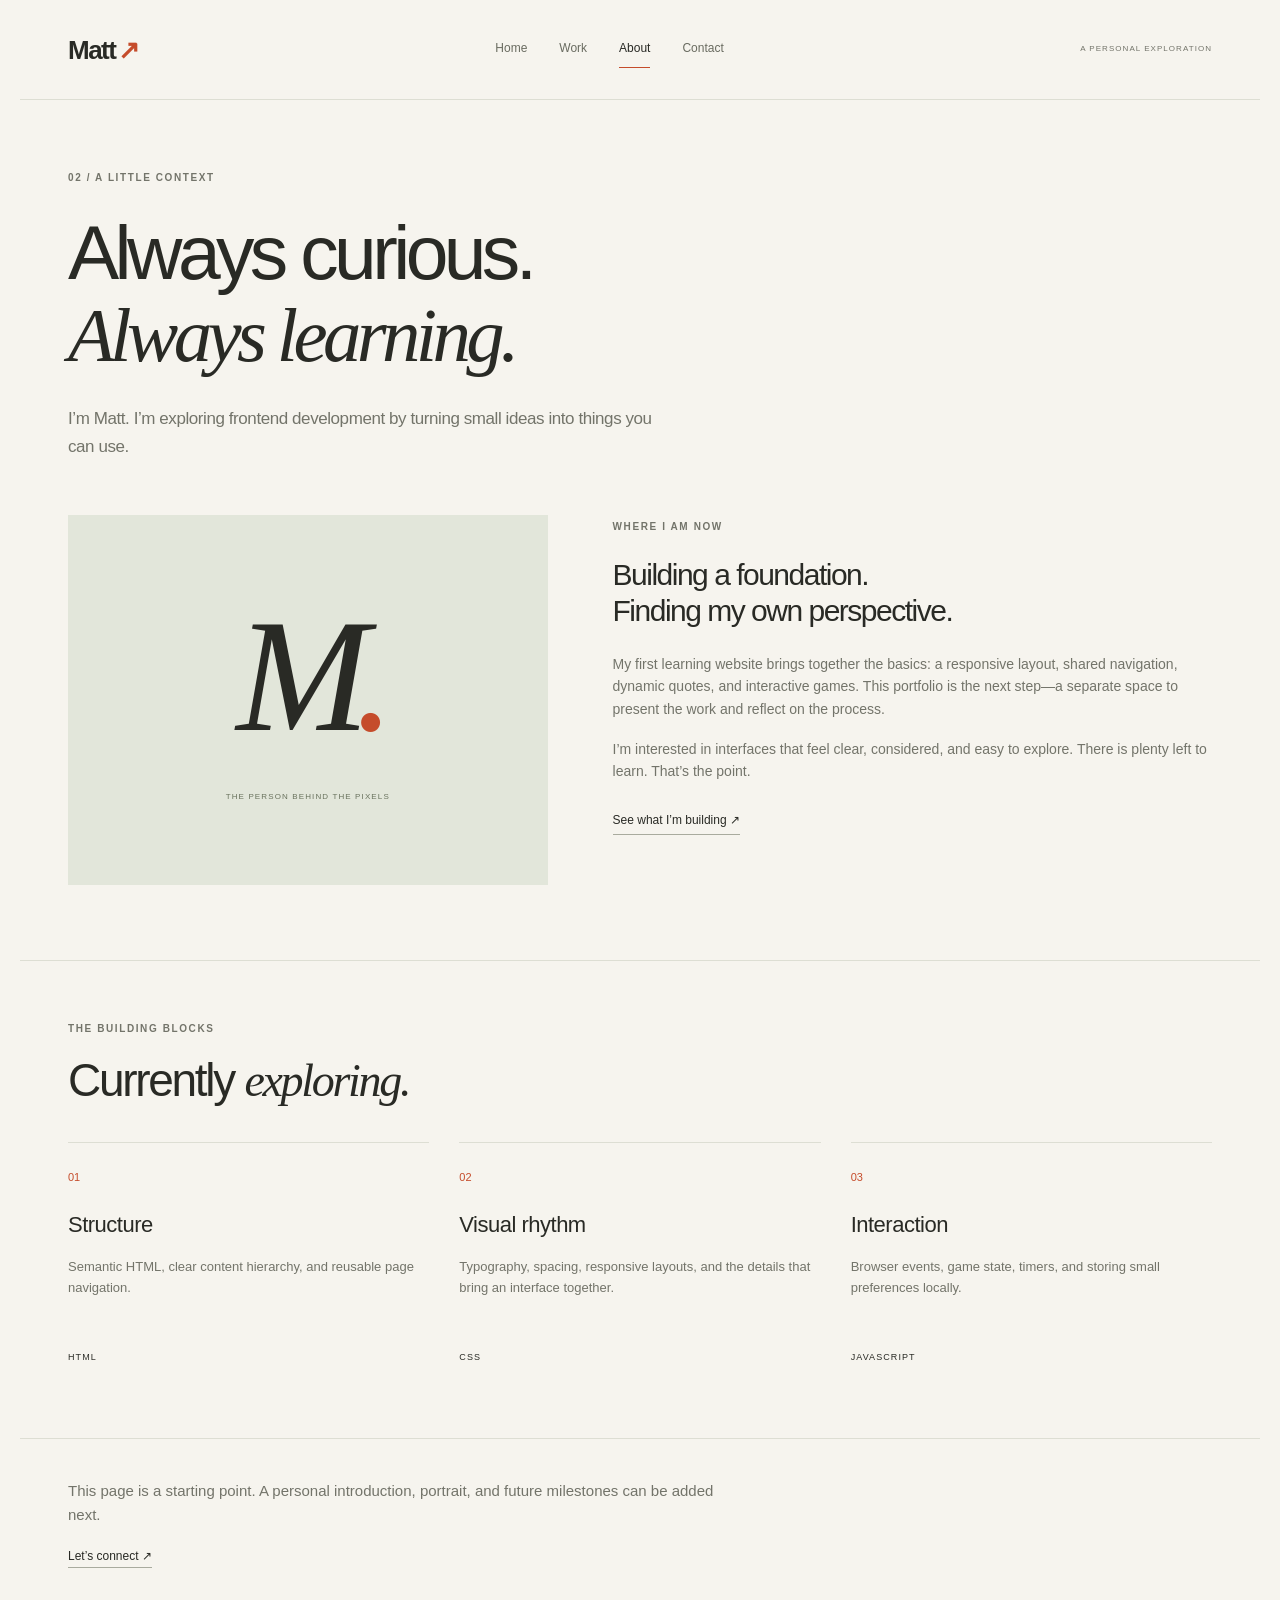
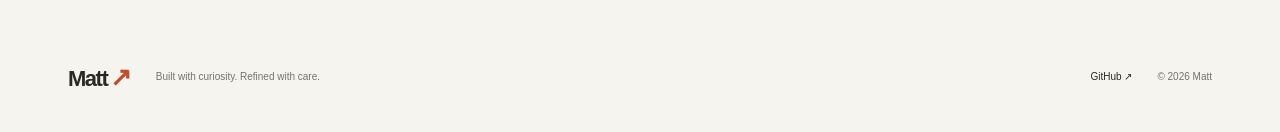
==== about.html @ 87868290 "Scaffold personal portfolio for review" ====
<!doctype html>
<html lang="en"><head><meta charset="utf-8"><meta name="viewport" content="width=device-width,initial-scale=1"><meta name="description" content="Matt's personal portfolio. A growing collection of frontend experiments and thoughtful digital work."><title>About — Matt / Portfolio</title><link rel="icon" href="assets/favicon.svg" type="image/svg+xml"><link rel="stylesheet" href="css/style.css"><script src="js/site.js" defer></script></head><body><a class="skip" href="#main">Skip to content</a><header id="header"></header><main id="main"><section class="wrap page-intro"><p class="eyebrow">02 / A LITTLE CONTEXT</p><h1>Always curious.<br><span class="serif">Always learning.</span></h1><p class="lead">I’m Matt. I’m exploring frontend development by turning small ideas into things you can use.</p></section><section class="wrap about-layout"><div class="monogram" aria-label="Matt monogram"><span>M<span class="orange">.</span></span><small>THE PERSON BEHIND THE PIXELS</small></div><div class="about-story"><p class="eyebrow">WHERE I AM NOW</p><h2>Building a foundation.<br>Finding my own perspective.</h2><p>My first learning website brings together the basics: a responsive layout, shared navigation, dynamic quotes, and interactive games. This portfolio is the next step—a separate space to present the work and reflect on the process.</p><p>I’m interested in interfaces that feel clear, considered, and easy to explore. There is plenty left to learn. That’s the point.</p><a class="quiet-link" href="work.html">See what I’m building ↗</a></div></section><section class="wrap skills-section"><div class="section-title"><div><p class="eyebrow">THE BUILDING BLOCKS</p><h2>Currently <span class="serif">exploring.</span></h2></div></div><div class="skills-grid"><article><span>01</span><h3>Structure</h3><p>Semantic HTML, clear content hierarchy, and reusable page navigation.</p><small>HTML</small></article><article><span>02</span><h3>Visual rhythm</h3><p>Typography, spacing, responsive layouts, and the details that bring an interface together.</p><small>CSS</small></article><article><span>03</span><h3>Interaction</h3><p>Browser events, game state, timers, and storing small preferences locally.</p><small>JAVASCRIPT</small></article></div></section><section class="wrap closing"><p>This page is a starting point. A personal introduction, portrait, and future milestones can be added next.</p><a class="quiet-link" href="contact.html">Let’s connect ↗</a></section></main><footer id="footer"></footer></body></html>
---- css/style.css ----
:root{--paper:#f6f4ee;--ink:#292a25;--muted:#73746a;--line:#ddded3;--accent:#c54c2b;--sage:#e2e6da}*{box-sizing:border-box;margin:0;padding:0}body{background:var(--paper);color:var(--ink);font-family:-apple-system,BlinkMacSystemFont,"Segoe UI",Arial,sans-serif;line-height:1.6;-webkit-font-smoothing:antialiased}a{color:inherit;text-decoration:none}button{font:inherit}a:focus-visible,button:focus-visible{outline:3px solid var(--accent);outline-offset:5px}a,button{-webkit-tap-highlight-color:transparent}.wrap{max-width:1240px;padding-left:48px;padding-right:48px;margin:auto}.serif{font-family:Georgia,"Times New Roman",serif;font-weight:400;font-style:italic}.eyebrow{font-size:10px;font-weight:600;letter-spacing:.16em;line-height:1.6}.dot{display:inline-block;width:7px;height:7px;border-radius:50%;background:var(--accent);margin-right:8px}.nav{min-height:100px;display:flex;align-items:center;justify-content:space-between;gap:30px;border-bottom:1px solid var(--line)}.logo{font-size:26px;letter-spacing:-1.5px;font-weight:700;line-height:1}.logo span{font-size:26px;color:var(--accent);margin-left:3px}.nav-links{display:flex;gap:32px}.nav-links a{font-size:12px;padding:8px 0;color:#696b60}.nav-links a[aria-current]{color:var(--ink);border-bottom:1px solid var(--accent)}.nav-note{font-size:8px;letter-spacing:.13em;color:var(--muted)}.hero{display:grid;grid-template-columns:1.05fr 1fr;gap:44px;padding-top:78px;padding-bottom:80px;align-items:center}.hero h1{font-size:clamp(60px,6vw,86px);letter-spacing:-.065em;line-height:1.04;font-weight:600;margin:28px 0}.hero h1 .serif{letter-spacing:-.065em}.lead{font-size:17px;color:var(--muted);letter-spacing:-.025em;max-width:600px}.hero-actions{display:flex;gap:24px;align-items:center;margin-top:36px;flex-wrap:wrap}.button{display:inline-flex;align-items:center;gap:30px;background:var(--ink);color:#fff;border-radius:4px;padding:14px 22px;font-size:12px;transition:background .2s,transform .2s}.button:hover{background:#494c3d;transform:translateY(-2px)}.quiet-link{font-size:12px;border-bottom:1px solid #a9ab9e;padding-bottom:4px}.quiet-link:hover{color:var(--accent);border-color:var(--accent)}.hero-art{position:relative;isolation:isolate;min-height:440px;background:var(--sage);border-radius:2px;overflow:hidden}.art-label{position:absolute;top:26px;left:26px;font-size:8px;letter-spacing:.14em;color:#6c7460}.orb{position:absolute;width:235px;height:235px;top:60px;right:12px;border-radius:50%;background:var(--accent)}.wireframe{position:absolute;left:38px;top:100px;width:78%;height:280px;transform:rotate(-7deg);background:#fbfaf5;border:1px solid #33382c;box-shadow:12px 16px 0 #2d332c12}.mock-toolbar{height:32px;border-bottom:1px solid #daddd0;display:flex;gap:5px;align-items:center;padding:0 12px}.mock-toolbar i{width:4px;height:4px;border-radius:50%;background:#aaa}.mock-toolbar span{font:8px monospace;margin-left:auto}.mock-content{padding:24px}.mock-kicker{font-size:7px;letter-spacing:.13em;color:#6d7464}.mock-title{font-size:34px;line-height:1.1;letter-spacing:-1.7px;margin:15px 0;font-weight:600}.mock-title span{color:var(--accent);margin-left:12px}.mock-line{height:3px;background:#cfd2c4;width:64%;margin-top:7px}.mock-line.short{width:45%}.mock-button{margin-top:17px;width:70px;height:20px;background:var(--ink)}.art-coordinate{position:absolute;bottom:22px;left:26px;font-size:7px;letter-spacing:.13em;color:#69705f}.floating-note{position:absolute;right:13px;bottom:37px;transform:rotate(7deg);font:italic 19px/1.15 Georgia,serif;color:#394331;background:#f1eedc;padding:14px 20px}.floating-note em{font-size:15px}.intro-strip{display:flex;justify-content:space-between;gap:20px;border-top:1px solid var(--line);border-bottom:1px solid var(--line);padding-top:20px;padding-bottom:20px;font-size:9px;letter-spacing:.15em;color:#727768}.intro-strip b{color:var(--accent);margin-left:40px}.selected{padding-top:85px;padding-bottom:85px}.section-title{display:flex;align-items:flex-end;justify-content:space-between;gap:24px;margin-bottom:36px}.section-title .eyebrow{margin-bottom:18px;color:var(--muted)}h2{font-size:46px;line-height:1.12;letter-spacing:-.05em;font-weight:500}.featured-project{display:grid;grid-template-columns:1.3fr 1fr;background:#eeeee5;min-height:375px}.project-visual{position:relative;background:#dce0d7;display:grid;place-items:center;padding:36px}.mini-browser{background:#fff;width:100%;max-width:430px;box-shadow:0 14px 24px #26301e15;transform:rotate(-2deg)}.mini-nav{font-size:11px;font-weight:700;padding:13px 17px;display:flex;justify-content:space-between}.mini-nav span{font-size:5px;font-weight:400}.mini-hero{background:linear-gradient(155deg,#121826,#3b4857 62%,#a39164);padding:26px 20px 42px;text-align:center;color:#fff;display:flex;flex-direction:column;align-items:center}.mini-hero small{font-size:5px;letter-spacing:.15em}.mini-hero strong{font-size:33px;line-height:1.05;letter-spacing:-1.5px;margin:14px 0}.mini-hero>span{font-size:7px;color:#ddd}.mini-hero b{font-size:6px;border-radius:20px;background:white;color:#222;padding:6px 10px;margin-top:14px}.visual-tag{position:absolute;bottom:15px;left:20px;font-size:8px;letter-spacing:.14em}.project-description{padding:45px 38px;display:flex;flex-direction:column;justify-content:center}.project-description>.eyebrow{font-size:8px;color:var(--muted)}h3{font-weight:500}.project-description h3{font-size:32px;line-height:1.1;letter-spacing:-1.5px;margin:25px 0 16px}.project-description p{font-size:13px;color:var(--muted)}.tags{display:flex;gap:7px;flex-wrap:wrap;margin:25px 0}.tags span{font-size:8px;border:1px solid #cdd0c3;border-radius:20px;padding:4px 10px}.project-arrow{font-size:11px;color:var(--accent)}.featured-project:hover .project-arrow{text-decoration:underline}.about-preview{display:grid;grid-template-columns:1fr 2fr;border-top:1px solid var(--line);padding-top:70px;padding-bottom:80px}.about-preview>.eyebrow{color:var(--muted)}.about-preview h2{font-size:53px}.about-preview p:not(.eyebrow){max-width:440px;font-size:15px;color:var(--muted);margin:26px 0}.contact-banner{padding-top:65px;padding-bottom:75px;background:var(--sage)}.contact-banner .eyebrow{color:#68725b}.contact-banner h2{margin:24px 0 30px;font-size:56px}.footer-inner{display:flex;gap:25px;align-items:center;min-height:110px;font-size:10px;color:var(--muted)}.footer-inner .logo{color:var(--ink);font-size:22px}.footer-inner p{margin-right:auto}.footer-inner>a:not(.logo){color:var(--ink)}.page-intro{padding-top:70px;padding-bottom:55px}.page-intro>.eyebrow{color:var(--muted);margin-bottom:25px}.page-intro h1{font-size:clamp(50px,6vw,78px);letter-spacing:-.06em;line-height:1.07;font-weight:500;margin-bottom:28px}.page-intro .button{margin-top:28px}.work-section{padding-bottom:60px}.filter-bar{display:flex;gap:10px;border-bottom:1px solid var(--line);padding-bottom:24px;margin-bottom:35px;flex-wrap:wrap}.filter-bar button{background:transparent;border:1px solid #d7dacd;font-size:11px;border-radius:30px;padding:10px 18px;cursor:pointer;color:#64695a}.filter-bar button[aria-pressed="true"]{background:var(--ink);border-color:var(--ink);color:#fff}.filter-bar span{font-size:8px;margin-left:12px}.work-grid{display:grid;grid-template-columns:1fr 1fr;gap:45px 25px}.work-card[hidden]{display:none}.work-cover{min-height:300px;display:flex;flex-direction:column;justify-content:space-between;padding:28px}.work-cover>.eyebrow{font-size:8px}.live-cover{background:#dce3dc;color:#344438}.live-cover strong{font-size:56px;letter-spacing:-3px;font-weight:600}.live-cover strong span{color:var(--accent)}.work-cover>span:last-child{font-size:8px;letter-spacing:.13em}.cover-cards{display:flex;gap:8px;margin:8px 0 24px}.cover-cards i{font-style:normal;display:grid;place-items:center;background:#344438;color:#e2e9db;width:46px;height:54px;border-radius:6px;font-size:22px}.planned-cover{background:#e8e2d7}.planned-cover strong{font-size:48px;line-height:1;letter-spacing:-2px;font-weight:500;margin:35px 0}.planned-cover em{font-family:Georgia,serif;font-weight:400}.colour-cover{background:#e4e4d9}.swatches{display:flex;gap:0;height:100px;margin:24px 0}.swatches i{width:25%;background:#5d6954}.swatches i:nth-child(2){background:#b5bea0}.swatches i:nth-child(3){background:#e4c8a8}.swatches i:nth-child(4){background:#c35e3e}.colour-cover strong{font-size:30px;font-weight:500;letter-spacing:-1px;margin-bottom:24px}.work-caption{display:flex;flex-wrap:wrap;justify-content:space-between;align-items:center;gap:12px;margin:20px 0 10px}.work-caption h2{font-size:22px;letter-spacing:-.035em}.work-caption span{font-size:8px;color:var(--muted);letter-spacing:.08em}.work-card>p{font-size:13px;color:var(--muted);max-width:450px}.closing{border-top:1px solid var(--line);padding-top:40px;padding-bottom:55px}.closing p{font-size:15px;color:var(--muted);max-width:650px;margin-bottom:15px}.about-layout{display:grid;grid-template-columns:1fr 1.25fr;gap:65px;padding-bottom:75px}.monogram{background:var(--sage);min-height:370px;display:flex;flex-direction:column;align-items:center;justify-content:center}.monogram>span{font:italic 160px/1 Georgia,serif;letter-spacing:-15px}.orange{color:var(--accent)}.monogram small{font-size:8px;letter-spacing:.14em;margin-top:35px;color:#69725d}.about-story .eyebrow{color:var(--muted);margin:4px 0 22px}.about-story h2{font-size:30px;margin-bottom:24px;line-height:1.2}.about-story>p:not(.eyebrow){font-size:14px;color:var(--muted);margin-bottom:18px}.about-story .quiet-link{display:inline-block;margin-top:10px}.skills-section{border-top:1px solid var(--line);padding-top:60px;padding-bottom:70px}.skills-grid{display:grid;grid-template-columns:repeat(3,1fr);gap:30px}.skills-grid article{border-top:1px solid var(--line);padding-top:20px}.skills-grid article>span{font-size:11px;color:var(--accent)}.skills-grid h3{font-size:22px;margin:18px 0 15px;letter-spacing:-.5px}.skills-grid p{font-size:13px;color:var(--muted);min-height:85px}.skills-grid small{font-size:9px;letter-spacing:.12em}.contact-options{display:grid;grid-template-columns:1fr 1fr;gap:25px;padding-bottom:30px}.contact-option{display:block;position:relative;background:var(--sage);padding:32px}.contact-option:nth-child(2){background:#eae4d8}.contact-option>.eyebrow{font-size:8px;color:var(--muted)}.contact-option strong{display:block;font-size:30px;letter-spacing:-1px;font-weight:500;margin:32px 25px 18px 0}.contact-option p{font-size:12px;color:var(--muted)}.contact-arrow{position:absolute;right:28px;top:80px;font-size:28px;color:var(--accent)}.contact-option:hover{outline:1px solid var(--accent);outline-offset:4px}.contact-note{display:flex;align-items:center;gap:8px;padding-top:25px;padding-bottom:80px}.contact-note p{font-size:11px;color:var(--muted)}.contact-note .dot{flex-shrink:0}.back-link{display:inline-block;margin-bottom:35px}.case-summary{display:grid;grid-template-columns:repeat(3,1fr);gap:20px;padding-bottom:40px}.case-summary .eyebrow{color:var(--muted);font-size:8px}.case-summary p{font-size:13px;margin-top:8px}.case-image{padding-top:30px;padding-bottom:55px}.case-image img{display:block;max-width:100%;width:100%;height:auto;border:1px solid var(--line)}.case-body{display:grid;grid-template-columns:1fr 1.5fr;gap:50px;padding-bottom:75px}.case-body .eyebrow{color:var(--muted);margin-bottom:20px}.case-body h2{font-size:36px}.case-body p,.case-body li{font-size:14px;color:var(--muted)}.case-body ul{padding-left:18px}.case-body h3{font-size:20px;margin:25px 0 15px}.case-body .quiet-link{display:inline-block;margin-top:25px}.skip{position:fixed;top:-100px;left:15px;padding:10px;background:#fff;z-index:20}.skip:focus{top:12px}.sr-only{position:absolute;width:1px;height:1px;overflow:hidden;clip-path:inset(50%)}
@media(min-width:1500px){.hero{padding-top:90px;padding-bottom:90px}.hero-art{min-height:470px}}
@media(max-width:900px){.wrap{padding-left:30px;padding-right:30px}.nav-note{display:none}.hero{gap:28px}.hero h1{font-size:63px}.hero-art{min-height:390px}.wireframe{left:22px;width:83%;top:82px;height:265px}.orb{width:190px;height:190px;top:45px}.mock-content{padding:20px}.mock-title{font-size:29px}.floating-note{font-size:16px;bottom:25px;right:10px}.art-coordinate{display:none}.hero-actions{gap:18px}.project-description{padding:30px}.project-description h3{font-size:27px}.about-layout{gap:35px}.footer-inner{flex-wrap:wrap;padding-top:28px;padding-bottom:28px}}
@media(max-width:650px){.wrap{padding-left:22px;padding-right:22px}.nav{min-height:78px;gap:20px}.logo{font-size:24px}.nav-links{gap:19px}.nav-links a{font-size:11px}.hero{grid-template-columns:1fr;padding-top:48px;padding-bottom:42px;gap:45px}.hero h1{font-size:65px}.lead{font-size:16px}.hero-art{min-height:385px}.wireframe{top:83px;left:30px;width:78%;height:265px}.orb{width:200px;height:200px;right:16px;top:48px}.mock-title{font-size:34px}.floating-note{right:15px;bottom:25px;font-size:18px}.intro-strip{font-size:7px;gap:10px;letter-spacing:.08em}.intro-strip b{margin-left:4px}.selected{padding-top:55px;padding-bottom:55px}.section-title{align-items:flex-start}.section-title>.quiet-link{margin-top:7px;font-size:10px}h2{font-size:36px}.featured-project{grid-template-columns:1fr}.project-visual{padding:38px 24px 45px;min-height:330px}.project-description{padding:30px 25px}.project-description h3{font-size:30px}.project-description>.eyebrow{font-size:8px}.about-preview{grid-template-columns:1fr;gap:28px;padding-top:45px;padding-bottom:55px}.about-preview h2{font-size:43px}.contact-banner{padding-top:45px;padding-bottom:50px}.contact-banner h2{font-size:43px}.footer-inner{gap:18px}.footer-inner p{width:calc(100% - 85px);margin-right:0;font-size:9px}.footer-inner>span{margin-left:auto}.page-intro{padding-top:48px;padding-bottom:40px}.page-intro h1{font-size:54px}.work-grid{grid-template-columns:1fr;gap:38px}.work-cover{min-height:300px}.work-section{padding-bottom:45px}.about-layout{grid-template-columns:1fr;gap:35px;padding-bottom:45px}.monogram{min-height:320px}.skills-grid{grid-template-columns:1fr;gap:28px}.skills-grid p{min-height:0;margin-bottom:20px}.skills-section{padding-top:45px;padding-bottom:45px}.skills-section h2{font-size:34px}.contact-options{grid-template-columns:1fr;gap:16px}.contact-option{padding:28px}.contact-option strong{font-size:28px}.contact-note{padding-bottom:55px}.case-summary{grid-template-columns:1fr;gap:20px}.case-image{padding-top:0;padding-bottom:35px}.case-body{grid-template-columns:1fr;gap:30px}.desktop{display:none}}
@media(prefers-reduced-motion:reduce){*,*::before,*::after{transition:none!important;scroll-behavior:auto!important}}
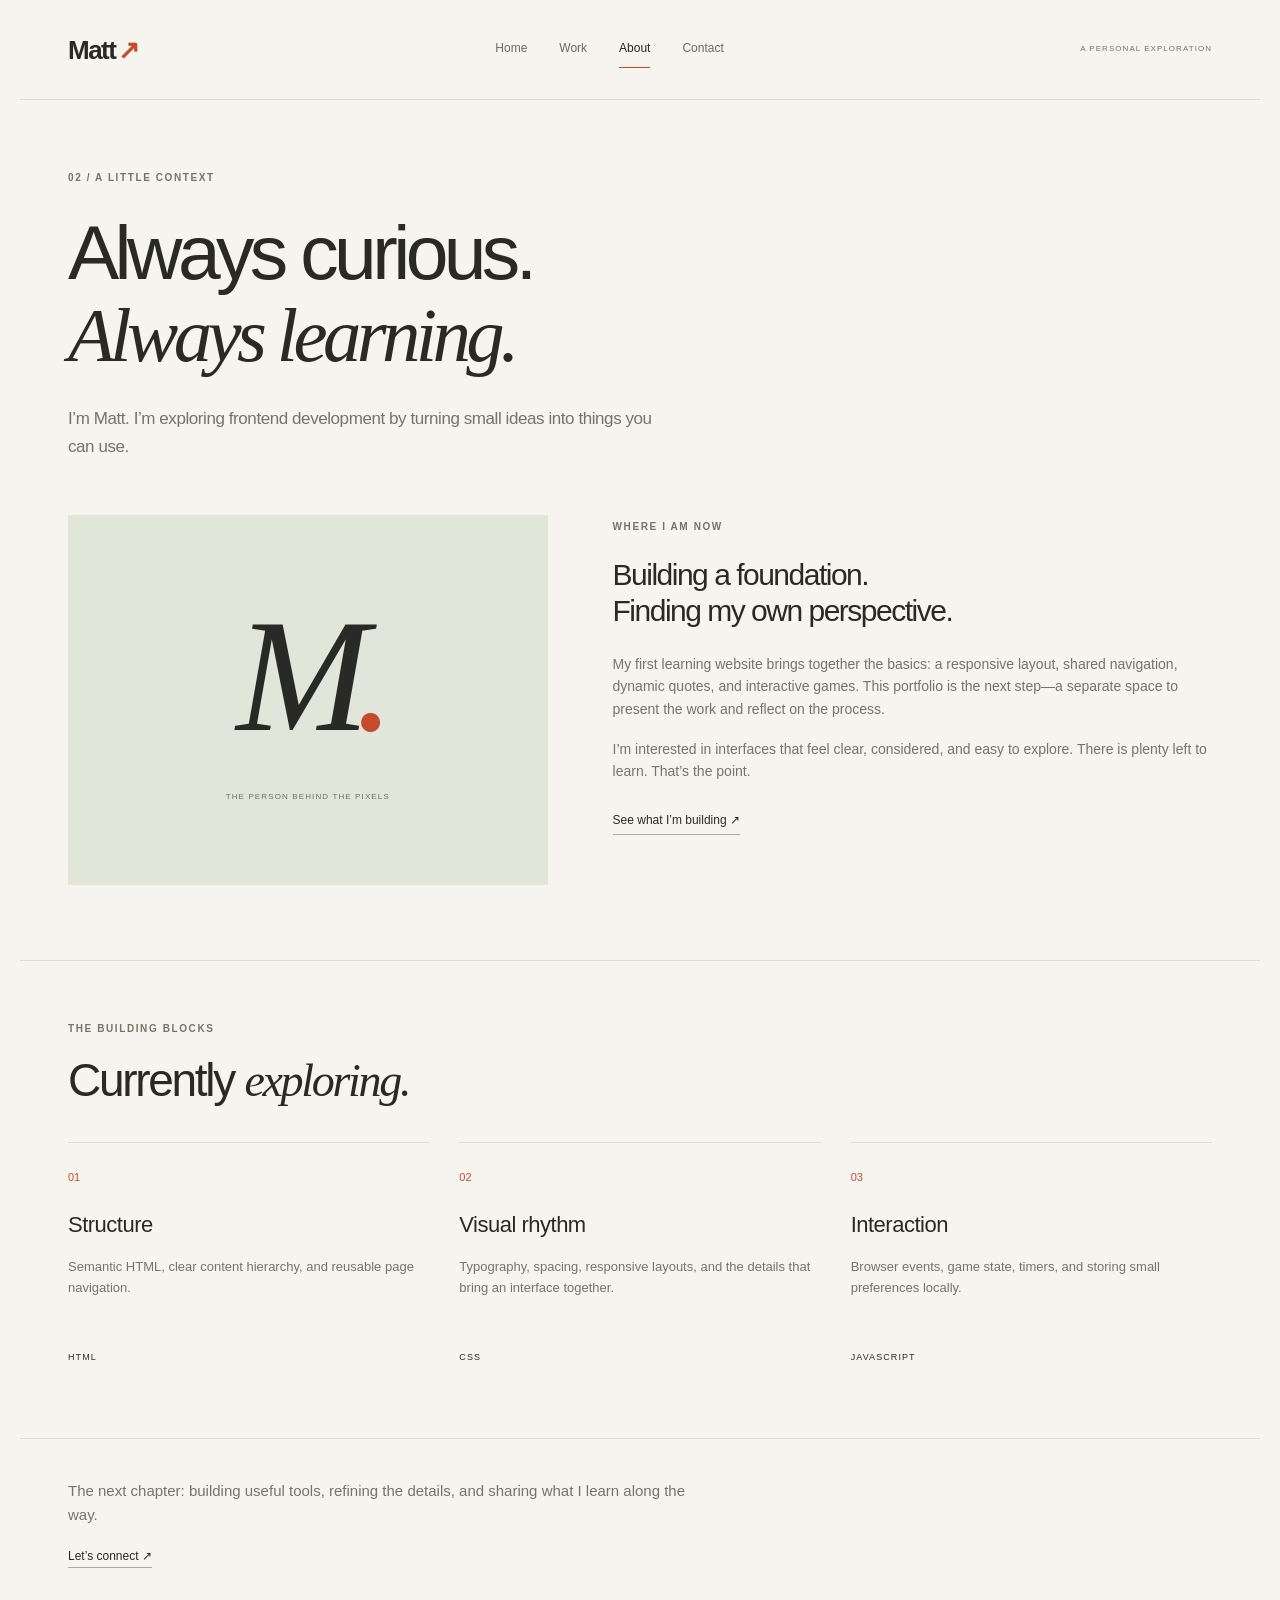
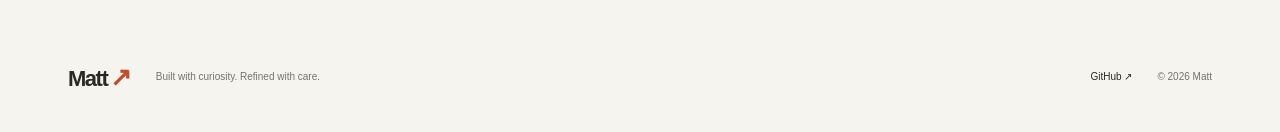
==== commit 8834c2c0: "Complete interactive tools and prepare assignment identity assets" ====
--- a/about.html
+++ b/about.html
@@ -1,2 +1,2 @@
 <!doctype html>
-<html lang="en"><head><meta charset="utf-8"><meta name="viewport" content="width=device-width,initial-scale=1"><meta name="description" content="Matt's personal portfolio. A growing collection of frontend experiments and thoughtful digital work."><title>About — Matt / Portfolio</title><link rel="icon" href="assets/favicon.svg" type="image/svg+xml"><link rel="stylesheet" href="css/style.css"><script src="js/site.js" defer></script></head><body><a class="skip" href="#main">Skip to content</a><header id="header"></header><main id="main"><section class="wrap page-intro"><p class="eyebrow">02 / A LITTLE CONTEXT</p><h1>Always curious.<br><span class="serif">Always learning.</span></h1><p class="lead">I’m Matt. I’m exploring frontend development by turning small ideas into things you can use.</p></section><section class="wrap about-layout"><div class="monogram" aria-label="Matt monogram"><span>M<span class="orange">.</span></span><small>THE PERSON BEHIND THE PIXELS</small></div><div class="about-story"><p class="eyebrow">WHERE I AM NOW</p><h2>Building a foundation.<br>Finding my own perspective.</h2><p>My first learning website brings together the basics: a responsive layout, shared navigation, dynamic quotes, and interactive games. This portfolio is the next step—a separate space to present the work and reflect on the process.</p><p>I’m interested in interfaces that feel clear, considered, and easy to explore. There is plenty left to learn. That’s the point.</p><a class="quiet-link" href="work.html">See what I’m building ↗</a></div></section><section class="wrap skills-section"><div class="section-title"><div><p class="eyebrow">THE BUILDING BLOCKS</p><h2>Currently <span class="serif">exploring.</span></h2></div></div><div class="skills-grid"><article><span>01</span><h3>Structure</h3><p>Semantic HTML, clear content hierarchy, and reusable page navigation.</p><small>HTML</small></article><article><span>02</span><h3>Visual rhythm</h3><p>Typography, spacing, responsive layouts, and the details that bring an interface together.</p><small>CSS</small></article><article><span>03</span><h3>Interaction</h3><p>Browser events, game state, timers, and storing small preferences locally.</p><small>JAVASCRIPT</small></article></div></section><section class="wrap closing"><p>This page is a starting point. A personal introduction, portrait, and future milestones can be added next.</p><a class="quiet-link" href="contact.html">Let’s connect ↗</a></section></main><footer id="footer"></footer></body></html>+<html lang="en"><head><meta charset="utf-8"><meta name="viewport" content="width=device-width,initial-scale=1"><meta name="description" content="Matt's personal portfolio. A growing collection of frontend experiments and thoughtful digital work."><title>About — Matt / Portfolio</title><link rel="icon" href="assets/favicon.svg" type="image/svg+xml"><link rel="stylesheet" href="css/style.css"><script src="js/site.js" defer></script><link rel="icon" href="favicon-32.png" sizes="32x32" type="image/png"><link rel="apple-touch-icon" href="apple-touch-icon.png"><meta property="og:title" content="Matt / Personal Portfolio"><meta property="og:description" content="CURIOSITY. MADE VISIBLE."><meta property="og:type" content="website"><meta property="og:url" content="https://matt-061224.github.io/my-portfolio/about.html"><meta property="og:image" content="https://matt-061224.github.io/my-portfolio/submission/cover.jpg"><meta property="og:image:width" content="1200"><meta property="og:image:height" content="630"><meta name="twitter:card" content="summary_large_image"></head><body><a class="skip" href="#main">Skip to content</a><header id="header"></header><main id="main"><section class="wrap page-intro"><p class="eyebrow">02 / A LITTLE CONTEXT</p><h1>Always curious.<br><span class="serif">Always learning.</span></h1><p class="lead">I’m Matt. I’m exploring frontend development by turning small ideas into things you can use.</p></section><section class="wrap about-layout"><div class="monogram" aria-label="Matt monogram"><span>M<span class="orange">.</span></span><small>THE PERSON BEHIND THE PIXELS</small></div><div class="about-story"><p class="eyebrow">WHERE I AM NOW</p><h2>Building a foundation.<br>Finding my own perspective.</h2><p>My first learning website brings together the basics: a responsive layout, shared navigation, dynamic quotes, and interactive games. This portfolio is the next step—a separate space to present the work and reflect on the process.</p><p>I’m interested in interfaces that feel clear, considered, and easy to explore. There is plenty left to learn. That’s the point.</p><a class="quiet-link" href="work.html">See what I’m building ↗</a></div></section><section class="wrap skills-section"><div class="section-title"><div><p class="eyebrow">THE BUILDING BLOCKS</p><h2>Currently <span class="serif">exploring.</span></h2></div></div><div class="skills-grid"><article><span>01</span><h3>Structure</h3><p>Semantic HTML, clear content hierarchy, and reusable page navigation.</p><small>HTML</small></article><article><span>02</span><h3>Visual rhythm</h3><p>Typography, spacing, responsive layouts, and the details that bring an interface together.</p><small>CSS</small></article><article><span>03</span><h3>Interaction</h3><p>Browser events, game state, timers, and storing small preferences locally.</p><small>JAVASCRIPT</small></article></div></section><section class="wrap closing"><p>The next chapter: building useful tools, refining the details, and sharing what I learn along the way.</p><a class="quiet-link" href="contact.html">Let’s connect ↗</a></section></main><footer id="footer"></footer></body></html>
--- a/css/style.css
+++ b/css/style.css
@@ -4,3 +4,5 @@
 @media(max-width:900px){.wrap{padding-left:30px;padding-right:30px}.nav-note{display:none}.hero{gap:28px}.hero h1{font-size:63px}.hero-art{min-height:390px}.wireframe{left:22px;width:83%;top:82px;height:265px}.orb{width:190px;height:190px;top:45px}.mock-content{padding:20px}.mock-title{font-size:29px}.floating-note{font-size:16px;bottom:25px;right:10px}.art-coordinate{display:none}.hero-actions{gap:18px}.project-description{padding:30px}.project-description h3{font-size:27px}.about-layout{gap:35px}.footer-inner{flex-wrap:wrap;padding-top:28px;padding-bottom:28px}}
 @media(max-width:650px){.wrap{padding-left:22px;padding-right:22px}.nav{min-height:78px;gap:20px}.logo{font-size:24px}.nav-links{gap:19px}.nav-links a{font-size:11px}.hero{grid-template-columns:1fr;padding-top:48px;padding-bottom:42px;gap:45px}.hero h1{font-size:65px}.lead{font-size:16px}.hero-art{min-height:385px}.wireframe{top:83px;left:30px;width:78%;height:265px}.orb{width:200px;height:200px;right:16px;top:48px}.mock-title{font-size:34px}.floating-note{right:15px;bottom:25px;font-size:18px}.intro-strip{font-size:7px;gap:10px;letter-spacing:.08em}.intro-strip b{margin-left:4px}.selected{padding-top:55px;padding-bottom:55px}.section-title{align-items:flex-start}.section-title>.quiet-link{margin-top:7px;font-size:10px}h2{font-size:36px}.featured-project{grid-template-columns:1fr}.project-visual{padding:38px 24px 45px;min-height:330px}.project-description{padding:30px 25px}.project-description h3{font-size:30px}.project-description>.eyebrow{font-size:8px}.about-preview{grid-template-columns:1fr;gap:28px;padding-top:45px;padding-bottom:55px}.about-preview h2{font-size:43px}.contact-banner{padding-top:45px;padding-bottom:50px}.contact-banner h2{font-size:43px}.footer-inner{gap:18px}.footer-inner p{width:calc(100% - 85px);margin-right:0;font-size:9px}.footer-inner>span{margin-left:auto}.page-intro{padding-top:48px;padding-bottom:40px}.page-intro h1{font-size:54px}.work-grid{grid-template-columns:1fr;gap:38px}.work-cover{min-height:300px}.work-section{padding-bottom:45px}.about-layout{grid-template-columns:1fr;gap:35px;padding-bottom:45px}.monogram{min-height:320px}.skills-grid{grid-template-columns:1fr;gap:28px}.skills-grid p{min-height:0;margin-bottom:20px}.skills-section{padding-top:45px;padding-bottom:45px}.skills-section h2{font-size:34px}.contact-options{grid-template-columns:1fr;gap:16px}.contact-option{padding:28px}.contact-option strong{font-size:28px}.contact-note{padding-bottom:55px}.case-summary{grid-template-columns:1fr;gap:20px}.case-image{padding-top:0;padding-bottom:35px}.case-body{grid-template-columns:1fr;gap:30px}.desktop{display:none}}
 @media(prefers-reduced-motion:reduce){*,*::before,*::after{transition:none!important;scroll-behavior:auto!important}}
+
+.tools-grid{display:grid;grid-template-columns:1fr 1fr;gap:25px;padding-bottom:65px}.tool-panel{background:var(--sage);padding:32px;scroll-margin-top:25px}.tool-panel>.eyebrow{color:var(--muted);font-size:9px;margin-bottom:24px}.tool-panel h2{font-size:32px;margin-bottom:18px}.tool-panel>p:not(.eyebrow){font-size:13px;color:var(--muted)}.timer-modes{display:flex;flex-wrap:wrap;gap:8px;margin:25px 0}.timer-modes button,.outline-button{background:transparent;border:1px solid #adb5a0;border-radius:4px;padding:9px 12px;font-size:11px;cursor:pointer}.timer-modes button[aria-pressed="true"]{background:var(--ink);color:white}.timer-face{font-size:80px;letter-spacing:-5px;font-variant-numeric:tabular-nums;padding:10px 0 30px}.tool-actions{display:flex;gap:12px}.tool-panel .button{cursor:pointer;border:0}.tool-status{min-height:42px;margin-top:24px!important;font-size:12px!important}.palette-panel{background:#eae4d8}.palette{display:grid;grid-template-columns:repeat(4,1fr);height:222px;margin:28px 0}.palette button{border:0;cursor:pointer;display:flex;align-items:flex-end;justify-content:center;padding:12px 4px}.palette button span{font-size:10px;background:#fdfbf2;padding:6px 4px;user-select:all;color:#292a25}.palette button:hover{outline:2px solid var(--ink);outline-offset:-2px}@media(max-width:800px){.tools-grid{grid-template-columns:1fr}.tool-panel{padding:25px}.timer-face{font-size:75px}.palette button span{font-size:9px}}
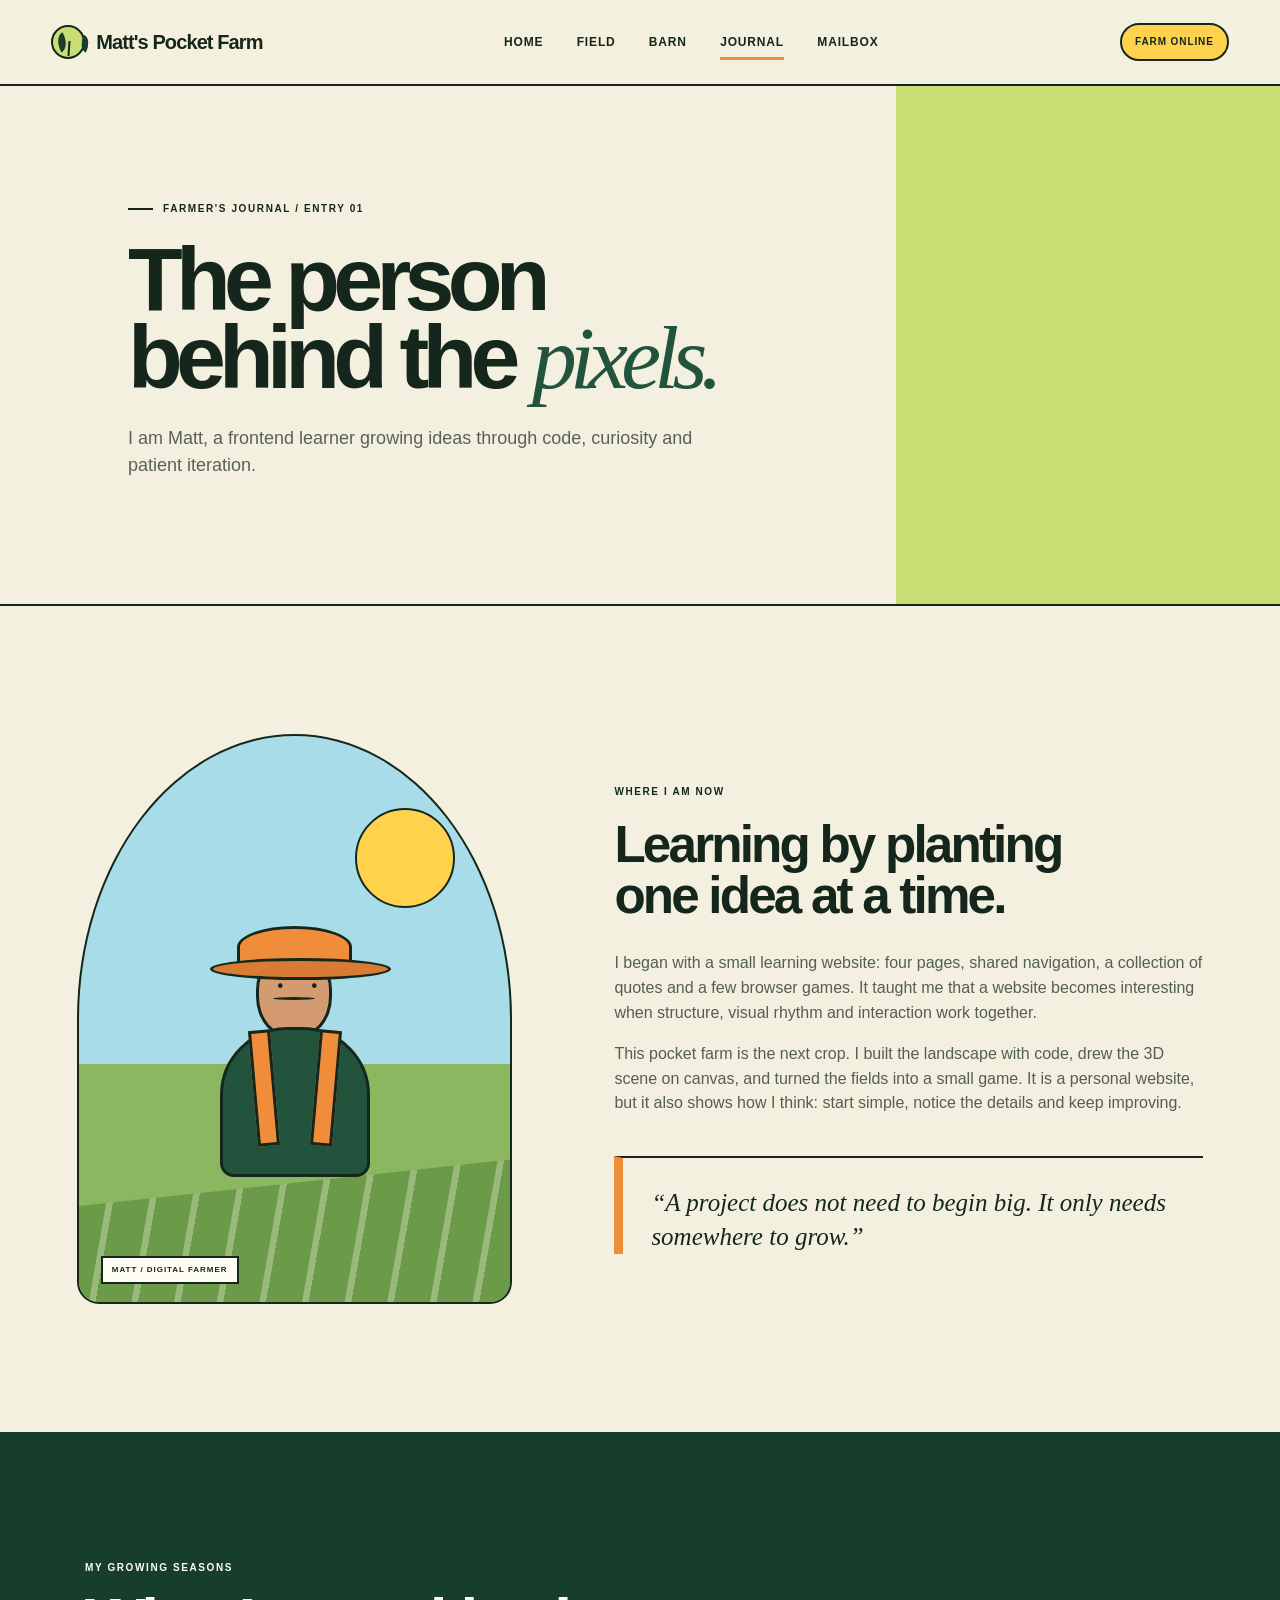
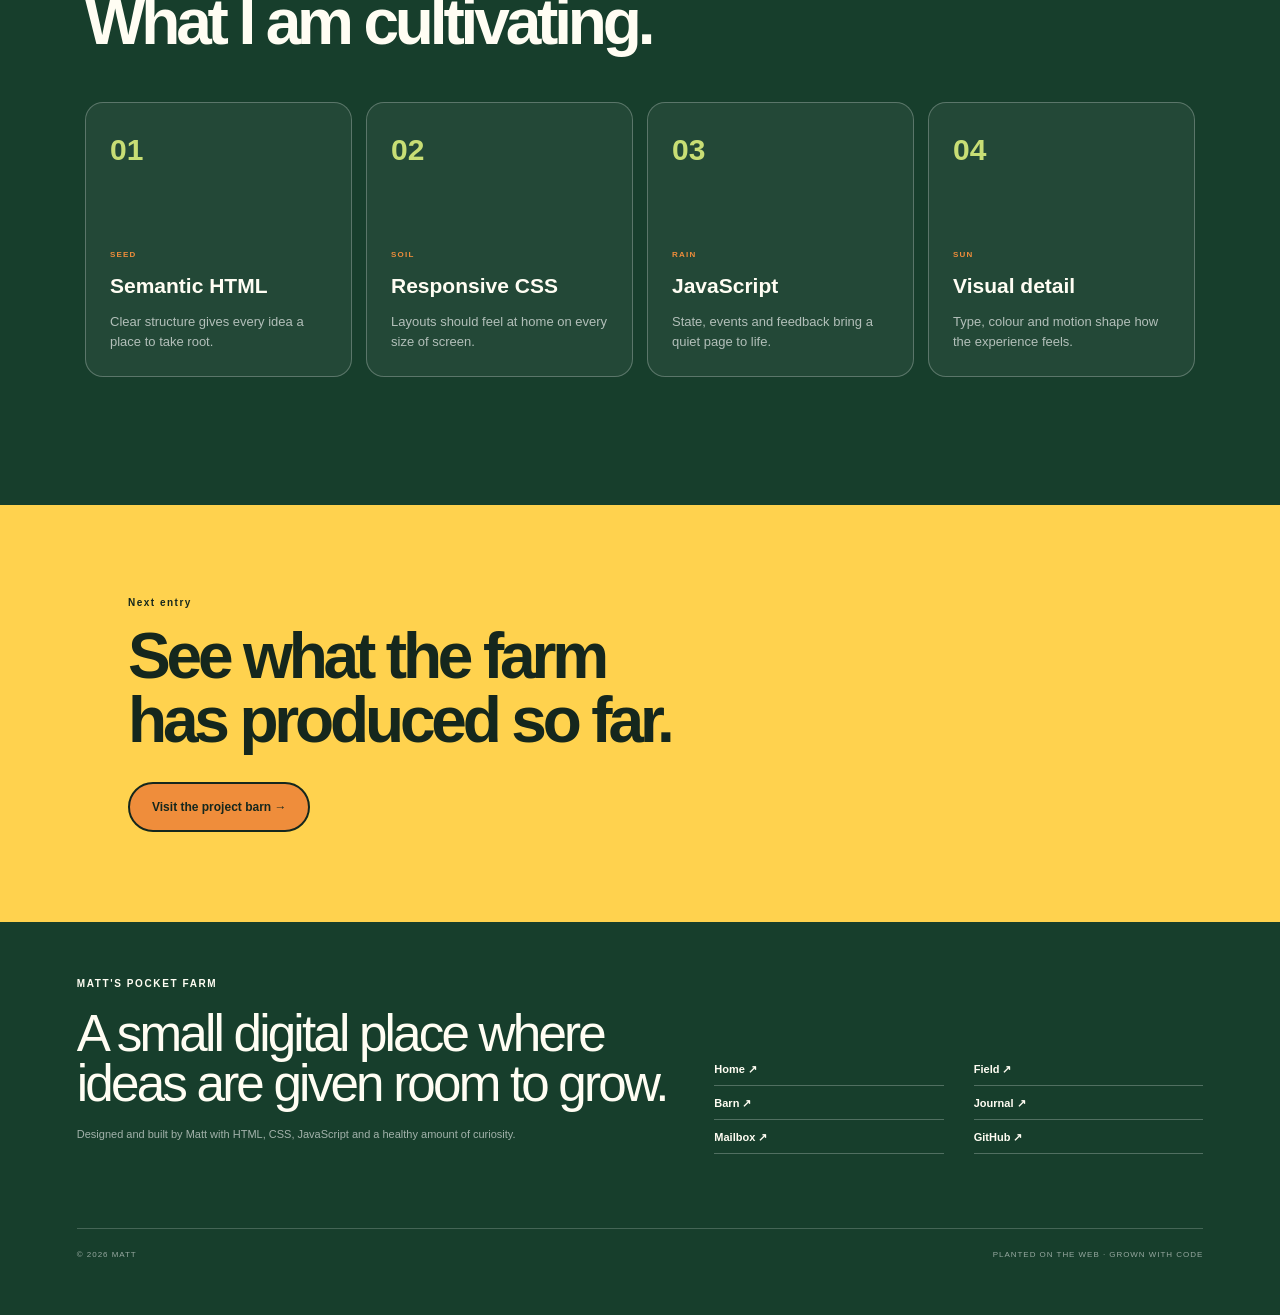
==== commit 8779fd79: "Rebuild personal site as interactive 3D pocket farm" ====
--- a/about.html
+++ b/about.html
@@ -1,2 +1,11 @@
 <!doctype html>
-<html lang="en"><head><meta charset="utf-8"><meta name="viewport" content="width=device-width,initial-scale=1"><meta name="description" content="Matt's personal portfolio. A growing collection of frontend experiments and thoughtful digital work."><title>About — Matt / Portfolio</title><link rel="icon" href="assets/favicon.svg" type="image/svg+xml"><link rel="stylesheet" href="css/style.css"><script src="js/site.js" defer></script><link rel="icon" href="favicon-32.png" sizes="32x32" type="image/png"><link rel="apple-touch-icon" href="apple-touch-icon.png"><meta property="og:title" content="Matt / Personal Portfolio"><meta property="og:description" content="CURIOSITY. MADE VISIBLE."><meta property="og:type" content="website"><meta property="og:url" content="https://matt-061224.github.io/my-portfolio/about.html"><meta property="og:image" content="https://matt-061224.github.io/my-portfolio/submission/cover.jpg"><meta property="og:image:width" content="1200"><meta property="og:image:height" content="630"><meta name="twitter:card" content="summary_large_image"></head><body><a class="skip" href="#main">Skip to content</a><header id="header"></header><main id="main"><section class="wrap page-intro"><p class="eyebrow">02 / A LITTLE CONTEXT</p><h1>Always curious.<br><span class="serif">Always learning.</span></h1><p class="lead">I’m Matt. I’m exploring frontend development by turning small ideas into things you can use.</p></section><section class="wrap about-layout"><div class="monogram" aria-label="Matt monogram"><span>M<span class="orange">.</span></span><small>THE PERSON BEHIND THE PIXELS</small></div><div class="about-story"><p class="eyebrow">WHERE I AM NOW</p><h2>Building a foundation.<br>Finding my own perspective.</h2><p>My first learning website brings together the basics: a responsive layout, shared navigation, dynamic quotes, and interactive games. This portfolio is the next step—a separate space to present the work and reflect on the process.</p><p>I’m interested in interfaces that feel clear, considered, and easy to explore. There is plenty left to learn. That’s the point.</p><a class="quiet-link" href="work.html">See what I’m building ↗</a></div></section><section class="wrap skills-section"><div class="section-title"><div><p class="eyebrow">THE BUILDING BLOCKS</p><h2>Currently <span class="serif">exploring.</span></h2></div></div><div class="skills-grid"><article><span>01</span><h3>Structure</h3><p>Semantic HTML, clear content hierarchy, and reusable page navigation.</p><small>HTML</small></article><article><span>02</span><h3>Visual rhythm</h3><p>Typography, spacing, responsive layouts, and the details that bring an interface together.</p><small>CSS</small></article><article><span>03</span><h3>Interaction</h3><p>Browser events, game state, timers, and storing small preferences locally.</p><small>JAVASCRIPT</small></article></div></section><section class="wrap closing"><p>The next chapter: building useful tools, refining the details, and sharing what I learn along the way.</p><a class="quiet-link" href="contact.html">Let’s connect ↗</a></section></main><footer id="footer"></footer></body></html>+<html lang="en"><head><meta charset="utf-8"><meta name="viewport" content="width=device-width,initial-scale=1"><meta name="description" content="The farmer's journal: meet Matt and follow his frontend learning journey."><title>Farmer's Journal — Matt's Pocket Farm</title><link rel="icon" href="favicon-32.png" sizes="32x32"><link rel="apple-touch-icon" href="apple-touch-icon.png"><link rel="stylesheet" href="css/style.css"><meta property="og:title" content="Matt's Pocket Farm"><meta property="og:image" content="https://matt-061224.github.io/my-portfolio/submission/cover.jpg"><script src="js/site.js" defer></script></head>
+<body><a class="skip-link" href="#main">Skip to the journal</a><header id="site-header"></header><main id="main">
+  <section class="page-hero journal-hero"><p class="kicker"><span></span> FARMER'S JOURNAL / ENTRY 01</p><h1>The person<br>behind the <em>pixels.</em></h1><p>I am Matt, a frontend learner growing ideas through code, curiosity and patient iteration.</p></section>
+  <section class="section journal-grid">
+    <div class="portrait-field" aria-label="A stylised field portrait of Matt"><div class="sun-disc"></div><div class="portrait-person"><span class="hat"></span><span class="head"></span><span class="body"></span></div><span class="portrait-label">MATT / DIGITAL FARMER</span></div>
+    <article class="journal-entry"><p class="section-number">WHERE I AM NOW</p><h2>Learning by planting<br>one idea at a time.</h2><p>I began with a small learning website: four pages, shared navigation, a collection of quotes and a few browser games. It taught me that a website becomes interesting when structure, visual rhythm and interaction work together.</p><p>This pocket farm is the next crop. I built the landscape with code, drew the 3D scene on canvas, and turned the fields into a small game. It is a personal website, but it also shows how I think: start simple, notice the details and keep improving.</p><blockquote>“A project does not need to begin big. It only needs somewhere to grow.”</blockquote></article>
+  </section>
+  <section class="section seasons"><div class="section-heading"><div><p class="section-number">MY GROWING SEASONS</p><h2>What I am cultivating.</h2></div></div><div class="season-cards"><article><b>01</b><span>SEED</span><h3>Semantic HTML</h3><p>Clear structure gives every idea a place to take root.</p></article><article><b>02</b><span>SOIL</span><h3>Responsive CSS</h3><p>Layouts should feel at home on every size of screen.</p></article><article><b>03</b><span>RAIN</span><h3>JavaScript</h3><p>State, events and feedback bring a quiet page to life.</p></article><article><b>04</b><span>SUN</span><h3>Visual detail</h3><p>Type, colour and motion shape how the experience feels.</p></article></div></section>
+  <section class="note-cta"><p>Next entry</p><h2>See what the farm<br>has produced so far.</h2><a class="btn btn-primary" href="work.html">Visit the project barn →</a></section>
+</main><footer id="site-footer"></footer></body></html>
--- a/css/style.css
+++ b/css/style.css
@@ -1,8 +1,401 @@
-
-:root{--paper:#f6f4ee;--ink:#292a25;--muted:#73746a;--line:#ddded3;--accent:#c54c2b;--sage:#e2e6da}*{box-sizing:border-box;margin:0;padding:0}body{background:var(--paper);color:var(--ink);font-family:-apple-system,BlinkMacSystemFont,"Segoe UI",Arial,sans-serif;line-height:1.6;-webkit-font-smoothing:antialiased}a{color:inherit;text-decoration:none}button{font:inherit}a:focus-visible,button:focus-visible{outline:3px solid var(--accent);outline-offset:5px}a,button{-webkit-tap-highlight-color:transparent}.wrap{max-width:1240px;padding-left:48px;padding-right:48px;margin:auto}.serif{font-family:Georgia,"Times New Roman",serif;font-weight:400;font-style:italic}.eyebrow{font-size:10px;font-weight:600;letter-spacing:.16em;line-height:1.6}.dot{display:inline-block;width:7px;height:7px;border-radius:50%;background:var(--accent);margin-right:8px}.nav{min-height:100px;display:flex;align-items:center;justify-content:space-between;gap:30px;border-bottom:1px solid var(--line)}.logo{font-size:26px;letter-spacing:-1.5px;font-weight:700;line-height:1}.logo span{font-size:26px;color:var(--accent);margin-left:3px}.nav-links{display:flex;gap:32px}.nav-links a{font-size:12px;padding:8px 0;color:#696b60}.nav-links a[aria-current]{color:var(--ink);border-bottom:1px solid var(--accent)}.nav-note{font-size:8px;letter-spacing:.13em;color:var(--muted)}.hero{display:grid;grid-template-columns:1.05fr 1fr;gap:44px;padding-top:78px;padding-bottom:80px;align-items:center}.hero h1{font-size:clamp(60px,6vw,86px);letter-spacing:-.065em;line-height:1.04;font-weight:600;margin:28px 0}.hero h1 .serif{letter-spacing:-.065em}.lead{font-size:17px;color:var(--muted);letter-spacing:-.025em;max-width:600px}.hero-actions{display:flex;gap:24px;align-items:center;margin-top:36px;flex-wrap:wrap}.button{display:inline-flex;align-items:center;gap:30px;background:var(--ink);color:#fff;border-radius:4px;padding:14px 22px;font-size:12px;transition:background .2s,transform .2s}.button:hover{background:#494c3d;transform:translateY(-2px)}.quiet-link{font-size:12px;border-bottom:1px solid #a9ab9e;padding-bottom:4px}.quiet-link:hover{color:var(--accent);border-color:var(--accent)}.hero-art{position:relative;isolation:isolate;min-height:440px;background:var(--sage);border-radius:2px;overflow:hidden}.art-label{position:absolute;top:26px;left:26px;font-size:8px;letter-spacing:.14em;color:#6c7460}.orb{position:absolute;width:235px;height:235px;top:60px;right:12px;border-radius:50%;background:var(--accent)}.wireframe{position:absolute;left:38px;top:100px;width:78%;height:280px;transform:rotate(-7deg);background:#fbfaf5;border:1px solid #33382c;box-shadow:12px 16px 0 #2d332c12}.mock-toolbar{height:32px;border-bottom:1px solid #daddd0;display:flex;gap:5px;align-items:center;padding:0 12px}.mock-toolbar i{width:4px;height:4px;border-radius:50%;background:#aaa}.mock-toolbar span{font:8px monospace;margin-left:auto}.mock-content{padding:24px}.mock-kicker{font-size:7px;letter-spacing:.13em;color:#6d7464}.mock-title{font-size:34px;line-height:1.1;letter-spacing:-1.7px;margin:15px 0;font-weight:600}.mock-title span{color:var(--accent);margin-left:12px}.mock-line{height:3px;background:#cfd2c4;width:64%;margin-top:7px}.mock-line.short{width:45%}.mock-button{margin-top:17px;width:70px;height:20px;background:var(--ink)}.art-coordinate{position:absolute;bottom:22px;left:26px;font-size:7px;letter-spacing:.13em;color:#69705f}.floating-note{position:absolute;right:13px;bottom:37px;transform:rotate(7deg);font:italic 19px/1.15 Georgia,serif;color:#394331;background:#f1eedc;padding:14px 20px}.floating-note em{font-size:15px}.intro-strip{display:flex;justify-content:space-between;gap:20px;border-top:1px solid var(--line);border-bottom:1px solid var(--line);padding-top:20px;padding-bottom:20px;font-size:9px;letter-spacing:.15em;color:#727768}.intro-strip b{color:var(--accent);margin-left:40px}.selected{padding-top:85px;padding-bottom:85px}.section-title{display:flex;align-items:flex-end;justify-content:space-between;gap:24px;margin-bottom:36px}.section-title .eyebrow{margin-bottom:18px;color:var(--muted)}h2{font-size:46px;line-height:1.12;letter-spacing:-.05em;font-weight:500}.featured-project{display:grid;grid-template-columns:1.3fr 1fr;background:#eeeee5;min-height:375px}.project-visual{position:relative;background:#dce0d7;display:grid;place-items:center;padding:36px}.mini-browser{background:#fff;width:100%;max-width:430px;box-shadow:0 14px 24px #26301e15;transform:rotate(-2deg)}.mini-nav{font-size:11px;font-weight:700;padding:13px 17px;display:flex;justify-content:space-between}.mini-nav span{font-size:5px;font-weight:400}.mini-hero{background:linear-gradient(155deg,#121826,#3b4857 62%,#a39164);padding:26px 20px 42px;text-align:center;color:#fff;display:flex;flex-direction:column;align-items:center}.mini-hero small{font-size:5px;letter-spacing:.15em}.mini-hero strong{font-size:33px;line-height:1.05;letter-spacing:-1.5px;margin:14px 0}.mini-hero>span{font-size:7px;color:#ddd}.mini-hero b{font-size:6px;border-radius:20px;background:white;color:#222;padding:6px 10px;margin-top:14px}.visual-tag{position:absolute;bottom:15px;left:20px;font-size:8px;letter-spacing:.14em}.project-description{padding:45px 38px;display:flex;flex-direction:column;justify-content:center}.project-description>.eyebrow{font-size:8px;color:var(--muted)}h3{font-weight:500}.project-description h3{font-size:32px;line-height:1.1;letter-spacing:-1.5px;margin:25px 0 16px}.project-description p{font-size:13px;color:var(--muted)}.tags{display:flex;gap:7px;flex-wrap:wrap;margin:25px 0}.tags span{font-size:8px;border:1px solid #cdd0c3;border-radius:20px;padding:4px 10px}.project-arrow{font-size:11px;color:var(--accent)}.featured-project:hover .project-arrow{text-decoration:underline}.about-preview{display:grid;grid-template-columns:1fr 2fr;border-top:1px solid var(--line);padding-top:70px;padding-bottom:80px}.about-preview>.eyebrow{color:var(--muted)}.about-preview h2{font-size:53px}.about-preview p:not(.eyebrow){max-width:440px;font-size:15px;color:var(--muted);margin:26px 0}.contact-banner{padding-top:65px;padding-bottom:75px;background:var(--sage)}.contact-banner .eyebrow{color:#68725b}.contact-banner h2{margin:24px 0 30px;font-size:56px}.footer-inner{display:flex;gap:25px;align-items:center;min-height:110px;font-size:10px;color:var(--muted)}.footer-inner .logo{color:var(--ink);font-size:22px}.footer-inner p{margin-right:auto}.footer-inner>a:not(.logo){color:var(--ink)}.page-intro{padding-top:70px;padding-bottom:55px}.page-intro>.eyebrow{color:var(--muted);margin-bottom:25px}.page-intro h1{font-size:clamp(50px,6vw,78px);letter-spacing:-.06em;line-height:1.07;font-weight:500;margin-bottom:28px}.page-intro .button{margin-top:28px}.work-section{padding-bottom:60px}.filter-bar{display:flex;gap:10px;border-bottom:1px solid var(--line);padding-bottom:24px;margin-bottom:35px;flex-wrap:wrap}.filter-bar button{background:transparent;border:1px solid #d7dacd;font-size:11px;border-radius:30px;padding:10px 18px;cursor:pointer;color:#64695a}.filter-bar button[aria-pressed="true"]{background:var(--ink);border-color:var(--ink);color:#fff}.filter-bar span{font-size:8px;margin-left:12px}.work-grid{display:grid;grid-template-columns:1fr 1fr;gap:45px 25px}.work-card[hidden]{display:none}.work-cover{min-height:300px;display:flex;flex-direction:column;justify-content:space-between;padding:28px}.work-cover>.eyebrow{font-size:8px}.live-cover{background:#dce3dc;color:#344438}.live-cover strong{font-size:56px;letter-spacing:-3px;font-weight:600}.live-cover strong span{color:var(--accent)}.work-cover>span:last-child{font-size:8px;letter-spacing:.13em}.cover-cards{display:flex;gap:8px;margin:8px 0 24px}.cover-cards i{font-style:normal;display:grid;place-items:center;background:#344438;color:#e2e9db;width:46px;height:54px;border-radius:6px;font-size:22px}.planned-cover{background:#e8e2d7}.planned-cover strong{font-size:48px;line-height:1;letter-spacing:-2px;font-weight:500;margin:35px 0}.planned-cover em{font-family:Georgia,serif;font-weight:400}.colour-cover{background:#e4e4d9}.swatches{display:flex;gap:0;height:100px;margin:24px 0}.swatches i{width:25%;background:#5d6954}.swatches i:nth-child(2){background:#b5bea0}.swatches i:nth-child(3){background:#e4c8a8}.swatches i:nth-child(4){background:#c35e3e}.colour-cover strong{font-size:30px;font-weight:500;letter-spacing:-1px;margin-bottom:24px}.work-caption{display:flex;flex-wrap:wrap;justify-content:space-between;align-items:center;gap:12px;margin:20px 0 10px}.work-caption h2{font-size:22px;letter-spacing:-.035em}.work-caption span{font-size:8px;color:var(--muted);letter-spacing:.08em}.work-card>p{font-size:13px;color:var(--muted);max-width:450px}.closing{border-top:1px solid var(--line);padding-top:40px;padding-bottom:55px}.closing p{font-size:15px;color:var(--muted);max-width:650px;margin-bottom:15px}.about-layout{display:grid;grid-template-columns:1fr 1.25fr;gap:65px;padding-bottom:75px}.monogram{background:var(--sage);min-height:370px;display:flex;flex-direction:column;align-items:center;justify-content:center}.monogram>span{font:italic 160px/1 Georgia,serif;letter-spacing:-15px}.orange{color:var(--accent)}.monogram small{font-size:8px;letter-spacing:.14em;margin-top:35px;color:#69725d}.about-story .eyebrow{color:var(--muted);margin:4px 0 22px}.about-story h2{font-size:30px;margin-bottom:24px;line-height:1.2}.about-story>p:not(.eyebrow){font-size:14px;color:var(--muted);margin-bottom:18px}.about-story .quiet-link{display:inline-block;margin-top:10px}.skills-section{border-top:1px solid var(--line);padding-top:60px;padding-bottom:70px}.skills-grid{display:grid;grid-template-columns:repeat(3,1fr);gap:30px}.skills-grid article{border-top:1px solid var(--line);padding-top:20px}.skills-grid article>span{font-size:11px;color:var(--accent)}.skills-grid h3{font-size:22px;margin:18px 0 15px;letter-spacing:-.5px}.skills-grid p{font-size:13px;color:var(--muted);min-height:85px}.skills-grid small{font-size:9px;letter-spacing:.12em}.contact-options{display:grid;grid-template-columns:1fr 1fr;gap:25px;padding-bottom:30px}.contact-option{display:block;position:relative;background:var(--sage);padding:32px}.contact-option:nth-child(2){background:#eae4d8}.contact-option>.eyebrow{font-size:8px;color:var(--muted)}.contact-option strong{display:block;font-size:30px;letter-spacing:-1px;font-weight:500;margin:32px 25px 18px 0}.contact-option p{font-size:12px;color:var(--muted)}.contact-arrow{position:absolute;right:28px;top:80px;font-size:28px;color:var(--accent)}.contact-option:hover{outline:1px solid var(--accent);outline-offset:4px}.contact-note{display:flex;align-items:center;gap:8px;padding-top:25px;padding-bottom:80px}.contact-note p{font-size:11px;color:var(--muted)}.contact-note .dot{flex-shrink:0}.back-link{display:inline-block;margin-bottom:35px}.case-summary{display:grid;grid-template-columns:repeat(3,1fr);gap:20px;padding-bottom:40px}.case-summary .eyebrow{color:var(--muted);font-size:8px}.case-summary p{font-size:13px;margin-top:8px}.case-image{padding-top:30px;padding-bottom:55px}.case-image img{display:block;max-width:100%;width:100%;height:auto;border:1px solid var(--line)}.case-body{display:grid;grid-template-columns:1fr 1.5fr;gap:50px;padding-bottom:75px}.case-body .eyebrow{color:var(--muted);margin-bottom:20px}.case-body h2{font-size:36px}.case-body p,.case-body li{font-size:14px;color:var(--muted)}.case-body ul{padding-left:18px}.case-body h3{font-size:20px;margin:25px 0 15px}.case-body .quiet-link{display:inline-block;margin-top:25px}.skip{position:fixed;top:-100px;left:15px;padding:10px;background:#fff;z-index:20}.skip:focus{top:12px}.sr-only{position:absolute;width:1px;height:1px;overflow:hidden;clip-path:inset(50%)}
-@media(min-width:1500px){.hero{padding-top:90px;padding-bottom:90px}.hero-art{min-height:470px}}
-@media(max-width:900px){.wrap{padding-left:30px;padding-right:30px}.nav-note{display:none}.hero{gap:28px}.hero h1{font-size:63px}.hero-art{min-height:390px}.wireframe{left:22px;width:83%;top:82px;height:265px}.orb{width:190px;height:190px;top:45px}.mock-content{padding:20px}.mock-title{font-size:29px}.floating-note{font-size:16px;bottom:25px;right:10px}.art-coordinate{display:none}.hero-actions{gap:18px}.project-description{padding:30px}.project-description h3{font-size:27px}.about-layout{gap:35px}.footer-inner{flex-wrap:wrap;padding-top:28px;padding-bottom:28px}}
-@media(max-width:650px){.wrap{padding-left:22px;padding-right:22px}.nav{min-height:78px;gap:20px}.logo{font-size:24px}.nav-links{gap:19px}.nav-links a{font-size:11px}.hero{grid-template-columns:1fr;padding-top:48px;padding-bottom:42px;gap:45px}.hero h1{font-size:65px}.lead{font-size:16px}.hero-art{min-height:385px}.wireframe{top:83px;left:30px;width:78%;height:265px}.orb{width:200px;height:200px;right:16px;top:48px}.mock-title{font-size:34px}.floating-note{right:15px;bottom:25px;font-size:18px}.intro-strip{font-size:7px;gap:10px;letter-spacing:.08em}.intro-strip b{margin-left:4px}.selected{padding-top:55px;padding-bottom:55px}.section-title{align-items:flex-start}.section-title>.quiet-link{margin-top:7px;font-size:10px}h2{font-size:36px}.featured-project{grid-template-columns:1fr}.project-visual{padding:38px 24px 45px;min-height:330px}.project-description{padding:30px 25px}.project-description h3{font-size:30px}.project-description>.eyebrow{font-size:8px}.about-preview{grid-template-columns:1fr;gap:28px;padding-top:45px;padding-bottom:55px}.about-preview h2{font-size:43px}.contact-banner{padding-top:45px;padding-bottom:50px}.contact-banner h2{font-size:43px}.footer-inner{gap:18px}.footer-inner p{width:calc(100% - 85px);margin-right:0;font-size:9px}.footer-inner>span{margin-left:auto}.page-intro{padding-top:48px;padding-bottom:40px}.page-intro h1{font-size:54px}.work-grid{grid-template-columns:1fr;gap:38px}.work-cover{min-height:300px}.work-section{padding-bottom:45px}.about-layout{grid-template-columns:1fr;gap:35px;padding-bottom:45px}.monogram{min-height:320px}.skills-grid{grid-template-columns:1fr;gap:28px}.skills-grid p{min-height:0;margin-bottom:20px}.skills-section{padding-top:45px;padding-bottom:45px}.skills-section h2{font-size:34px}.contact-options{grid-template-columns:1fr;gap:16px}.contact-option{padding:28px}.contact-option strong{font-size:28px}.contact-note{padding-bottom:55px}.case-summary{grid-template-columns:1fr;gap:20px}.case-image{padding-top:0;padding-bottom:35px}.case-body{grid-template-columns:1fr;gap:30px}.desktop{display:none}}
-@media(prefers-reduced-motion:reduce){*,*::before,*::after{transition:none!important;scroll-behavior:auto!important}}
-
-.tools-grid{display:grid;grid-template-columns:1fr 1fr;gap:25px;padding-bottom:65px}.tool-panel{background:var(--sage);padding:32px;scroll-margin-top:25px}.tool-panel>.eyebrow{color:var(--muted);font-size:9px;margin-bottom:24px}.tool-panel h2{font-size:32px;margin-bottom:18px}.tool-panel>p:not(.eyebrow){font-size:13px;color:var(--muted)}.timer-modes{display:flex;flex-wrap:wrap;gap:8px;margin:25px 0}.timer-modes button,.outline-button{background:transparent;border:1px solid #adb5a0;border-radius:4px;padding:9px 12px;font-size:11px;cursor:pointer}.timer-modes button[aria-pressed="true"]{background:var(--ink);color:white}.timer-face{font-size:80px;letter-spacing:-5px;font-variant-numeric:tabular-nums;padding:10px 0 30px}.tool-actions{display:flex;gap:12px}.tool-panel .button{cursor:pointer;border:0}.tool-status{min-height:42px;margin-top:24px!important;font-size:12px!important}.palette-panel{background:#eae4d8}.palette{display:grid;grid-template-columns:repeat(4,1fr);height:222px;margin:28px 0}.palette button{border:0;cursor:pointer;display:flex;align-items:flex-end;justify-content:center;padding:12px 4px}.palette button span{font-size:10px;background:#fdfbf2;padding:6px 4px;user-select:all;color:#292a25}.palette button:hover{outline:2px solid var(--ink);outline-offset:-2px}@media(max-width:800px){.tools-grid{grid-template-columns:1fr}.tool-panel{padding:25px}.timer-face{font-size:75px}.palette button span{font-size:9px}}
+:root {
+  --ink: #15271d;
+  --forest: #173e2c;
+  --forest-2: #22533c;
+  --leaf: #76a849;
+  --lime: #c8de75;
+  --cream: #f4f0df;
+  --paper: #fffdf3;
+  --soil: #9b5b35;
+  --orange: #ef8d3b;
+  --sun: #ffd24e;
+  --sky: #a8dce8;
+  --red: #d9573f;
+  --line: rgba(21, 39, 29, .18);
+  --shadow: 0 16px 0 rgba(21, 39, 29, .10);
+  --radius: 28px;
+}
+
+* { box-sizing: border-box; }
+html { scroll-behavior: smooth; }
+body {
+  margin: 0;
+  background: var(--cream);
+  color: var(--ink);
+  font-family: Inter, ui-sans-serif, -apple-system, BlinkMacSystemFont, "Segoe UI", sans-serif;
+  line-height: 1.55;
+  -webkit-font-smoothing: antialiased;
+}
+body::selection { background: var(--lime); color: var(--ink); }
+a { color: inherit; text-decoration: none; }
+button { color: inherit; font: inherit; }
+img, canvas { display: block; max-width: 100%; }
+h1, h2, h3, p { margin-top: 0; }
+em { font-family: Georgia, "Times New Roman", serif; font-weight: 400; }
+
+.skip-link {
+  position: fixed; left: 18px; top: -80px; z-index: 100;
+  background: var(--paper); border: 2px solid var(--ink); padding: 10px 16px;
+}
+.skip-link:focus { top: 16px; }
+:focus-visible { outline: 4px solid var(--orange); outline-offset: 4px; }
+.sr-only { position: absolute; width: 1px; height: 1px; overflow: hidden; clip-path: inset(50%); }
+
+/* Navigation */
+.site-nav {
+  min-height: 86px; padding: 0 clamp(22px, 4vw, 68px);
+  display: flex; align-items: center; justify-content: space-between; gap: 28px;
+  border-bottom: 2px solid var(--ink); background: rgba(244, 240, 223, .94);
+  position: sticky; top: 0; z-index: 50; backdrop-filter: blur(14px);
+}
+.brand { display: inline-flex; align-items: center; gap: 11px; font-weight: 900; letter-spacing: -.045em; font-size: 20px; }
+.brand-mark { position: relative; width: 34px; height: 34px; border: 2px solid var(--ink); border-radius: 50%; background: var(--lime); }
+.brand-mark::before, .brand-mark::after { content: ""; position: absolute; background: var(--forest); border-radius: 100% 0; transform-origin: bottom right; }
+.brand-mark::before { width: 11px; height: 17px; left: 7px; top: 3px; transform: rotate(-30deg); }
+.brand-mark::after { width: 10px; height: 15px; right: 6px; top: 6px; transform: rotate(28deg) scaleX(-1); }
+.brand-mark i { position: absolute; left: 15px; top: 14px; width: 2px; height: 15px; background: var(--ink); transform: rotate(4deg); }
+.nav-links { display: flex; align-items: center; gap: clamp(18px, 2.6vw, 42px); }
+.nav-links a { position: relative; font-size: 12px; font-weight: 800; letter-spacing: .07em; text-transform: uppercase; }
+.nav-links a::after { content: ""; position: absolute; left: 0; right: 100%; bottom: -9px; height: 3px; background: var(--orange); transition: right .22s ease; }
+.nav-links a:hover::after, .nav-links a[aria-current="page"]::after { right: 0; }
+.nav-tag { padding: 9px 13px; border: 2px solid var(--ink); border-radius: 999px; background: var(--sun); font-size: 10px; font-weight: 900; letter-spacing: .09em; }
+.menu-toggle { display: none; border: 2px solid var(--ink); background: var(--paper); border-radius: 50%; width: 42px; height: 42px; cursor: pointer; }
+.menu-toggle span, .menu-toggle::before, .menu-toggle::after { content: ""; display: block; width: 18px; height: 2px; margin: 4px auto; background: var(--ink); }
+
+/* Shared type and controls */
+.kicker, .section-number { font-size: 10px; letter-spacing: .16em; font-weight: 900; }
+.kicker { display: flex; align-items: center; gap: 10px; }
+.kicker > span { width: 25px; height: 2px; background: currentColor; }
+.btn { display: inline-flex; align-items: center; justify-content: center; gap: 20px; min-height: 50px; padding: 0 22px; border: 2px solid var(--ink); border-radius: 999px; font-size: 12px; font-weight: 900; transition: transform .18s ease, box-shadow .18s ease, background .18s ease; }
+.btn:hover { transform: translateY(-3px); box-shadow: 0 7px 0 var(--ink); }
+.btn-primary { background: var(--orange); }
+.btn-quiet { background: var(--paper); }
+.text-link { font-size: 12px; font-weight: 900; border-bottom: 2px solid currentColor; padding-bottom: 4px; }
+.text-link:hover { color: var(--orange); }
+.hero-actions { display: flex; align-items: center; flex-wrap: wrap; gap: 16px; }
+.section { max-width: 1280px; margin: 0 auto; padding: clamp(78px, 10vw, 138px) clamp(22px, 6vw, 86px); }
+.section-heading { display: flex; justify-content: space-between; align-items: flex-end; gap: 28px; margin-bottom: 48px; }
+.section-heading h2, .intro-grid h2, .field-cta h2, .note-cta h2, .how-it-grows h2 {
+  margin: 15px 0 0; font-size: clamp(42px, 5vw, 72px); line-height: .99; letter-spacing: -.065em;
+}
+
+/* Homepage hero */
+.farm-hero { min-height: calc(100vh - 86px); display: grid; grid-template-columns: minmax(0, .84fr) minmax(500px, 1.16fr); border-bottom: 2px solid var(--ink); }
+.hero-copy { padding: clamp(60px, 8vw, 120px) clamp(28px, 6vw, 96px); align-self: center; }
+.hero-copy h1, .page-hero h1 { margin: 24px 0 28px; font-size: clamp(62px, 7vw, 112px); line-height: .87; letter-spacing: -.075em; }
+.hero-copy h1 em, .page-hero h1 em { color: var(--forest-2); }
+.hero-lead { max-width: 600px; margin-bottom: 30px; color: rgba(21, 39, 29, .74); font-size: clamp(15px, 1.4vw, 19px); }
+.farm-stats { display: flex; margin: 52px 0 0; padding: 0; gap: clamp(20px, 4vw, 52px); }
+.farm-stats div { display: grid; gap: 0; }
+.farm-stats dt { font-size: 30px; font-weight: 900; line-height: 1; }
+.farm-stats dd { margin: 7px 0 0; font-size: 9px; font-weight: 800; letter-spacing: .11em; text-transform: uppercase; }
+.scene-shell { position: relative; min-height: 690px; display: grid; grid-template-rows: 42px minmax(0, 1fr) 82px; overflow: hidden; background: var(--sky); border-left: 2px solid var(--ink); }
+.scene-topbar { z-index: 3; padding: 0 20px; display: flex; align-items: center; justify-content: space-between; border-bottom: 2px solid var(--ink); background: rgba(255, 253, 243, .82); font-size: 8px; font-weight: 900; letter-spacing: .12em; }
+.status-dot { display: inline-block; width: 8px; height: 8px; margin-right: 6px; background: #4f9d45; border: 1px solid var(--ink); border-radius: 50%; animation: pulse 2s ease infinite; }
+#farm-canvas { width: 100%; height: 100%; min-height: 530px; cursor: crosshair; }
+.scene-hint { position: absolute; z-index: 4; left: 18px; bottom: 97px; max-width: 235px; padding: 9px 12px; border: 2px solid var(--ink); border-radius: 9px; background: var(--paper); font-size: 9px; font-weight: 800; }
+.scene-links { display: grid; grid-template-columns: repeat(4, 1fr); background: var(--paper); border-top: 2px solid var(--ink); }
+.scene-links a { padding: 13px 12px; border-right: 1px solid var(--line); font-size: 10px; font-weight: 900; line-height: 1.25; transition: background .18s ease; }
+.scene-links a:last-child { border-right: 0; }
+.scene-links a:hover { background: var(--lime); }
+.scene-links span { display: block; margin-bottom: 4px; color: var(--orange); font-size: 8px; }
+.scene-links small { font-weight: 600; color: rgba(21, 39, 29, .58); }
+
+.ticker { overflow: hidden; padding: 14px 22px; display: flex; justify-content: space-around; gap: 26px; border-bottom: 2px solid var(--ink); background: var(--forest); color: var(--paper); font-size: 9px; font-weight: 900; letter-spacing: .18em; white-space: nowrap; }
+.ticker b { color: var(--lime); }
+
+.intro-section { border-bottom: 1px solid var(--line); }
+.intro-grid { display: grid; grid-template-columns: 1.15fr .85fr; gap: 80px; align-items: end; margin-top: 30px; }
+.intro-copy { max-width: 510px; }
+.intro-copy p { margin-bottom: 30px; font-size: 17px; color: rgba(21, 39, 29, .72); }
+
+.harvest-section { max-width: none; background: var(--paper); }
+.harvest-section > * { max-width: 1110px; margin-left: auto; margin-right: auto; }
+.harvest-cards { display: grid; grid-template-columns: 1fr 1fr; gap: 24px; }
+.harvest-card { position: relative; padding: 16px 16px 26px; border: 2px solid var(--ink); border-radius: var(--radius); background: var(--cream); box-shadow: var(--shadow); transition: transform .2s ease, box-shadow .2s ease; }
+.harvest-card:hover { transform: translateY(-7px) rotate(-.3deg); box-shadow: 0 23px 0 rgba(21, 39, 29, .10); }
+.crop-badge { position: absolute; z-index: 2; top: 28px; left: 28px; padding: 7px 10px; border: 2px solid var(--ink); border-radius: 999px; background: var(--sun); font-size: 8px; font-weight: 900; letter-spacing: .1em; }
+.mini-farm-screen, .crate-scene { min-height: 310px; margin-bottom: 24px; border: 2px solid var(--ink); border-radius: 17px; overflow: hidden; }
+.mini-farm-screen { padding: 54px 34px 28px; display: flex; flex-direction: column; justify-content: center; background: radial-gradient(circle at 77% 22%, #f8c44e 0 14%, transparent 14.3%), linear-gradient(155deg, #23304d, #738ba1); color: white; }
+.mini-farm-screen > span { font-weight: 900; }
+.mini-farm-screen strong { margin: 45px 0 20px; font-size: clamp(33px, 4vw, 55px); line-height: .9; letter-spacing: -.055em; }
+.mini-farm-screen small { letter-spacing: .12em; }
+.crate-scene { position: relative; display: grid; place-items: center; background: #c8de75; }
+.crate { z-index: 1; width: 180px; height: 132px; padding-top: 30px; border: 7px solid var(--ink); background: var(--orange); text-align: center; font-size: 22px; font-weight: 950; line-height: 1.05; transform: rotate(-3deg); box-shadow: inset 0 0 0 8px rgba(255,255,255,.15); }
+.veg { position: absolute; font-size: 66px; filter: drop-shadow(0 6px 0 rgba(21,39,29,.18)); }
+.veg.carrot { left: 14%; bottom: 20%; color: #e45e2e; transform: rotate(-22deg); }
+.veg.tomato { right: 14%; top: 20%; color: var(--red); }
+.veg.sunflower { right: 20%; bottom: 13%; color: var(--sun); }
+.harvest-card h3 { margin: 0 7px 8px; font-size: 28px; letter-spacing: -.04em; }
+.harvest-card p { margin: 0 7px 22px; max-width: 440px; color: rgba(21, 39, 29, .68); font-size: 14px; }
+.card-arrow { margin-left: 7px; font-size: 11px; font-weight: 900; }
+
+.field-cta { min-height: 390px; padding: clamp(60px, 8vw, 105px) clamp(24px, 9vw, 140px); display: flex; align-items: center; justify-content: space-between; gap: 35px; border-top: 2px solid var(--ink); background: var(--lime); }
+.round-arrow { flex: 0 0 auto; width: 118px; height: 118px; display: grid; place-items: center; border: 3px solid var(--ink); border-radius: 50%; background: var(--orange); font-size: 48px; transition: transform .22s ease, box-shadow .22s ease; }
+.round-arrow:hover { transform: rotate(10deg) scale(1.04); box-shadow: 9px 10px 0 var(--ink); }
+
+/* Inner page hero */
+.page-hero { min-height: 520px; padding: clamp(70px, 9vw, 126px) clamp(24px, 10vw, 160px) 86px; border-bottom: 2px solid var(--ink); }
+.page-hero h1 { max-width: 900px; }
+.page-hero > p:last-child { max-width: 620px; color: rgba(21,39,29,.7); font-size: 18px; }
+.journal-hero { background: linear-gradient(90deg, var(--cream) 0 70%, var(--lime) 70%); }
+.barn-hero { background: linear-gradient(140deg, var(--cream) 0 75%, #ed9a4a 75%); }
+.mail-hero { background: linear-gradient(90deg, var(--cream) 0 72%, var(--sky) 72%); }
+.field-hero { background: linear-gradient(145deg, var(--cream) 0 72%, var(--sun) 72%); }
+.case-hero { background: linear-gradient(145deg, var(--cream) 0 72%, #a8bbcf 72%); }
+.case-hero .hero-actions { margin-top: 30px; }
+
+/* Journal */
+.journal-grid { display: grid; grid-template-columns: .85fr 1.15fr; gap: clamp(45px, 8vw, 110px); align-items: center; }
+.portrait-field { position: relative; min-height: 570px; overflow: hidden; border: 2px solid var(--ink); border-radius: 50% 50% 22px 22px; background: linear-gradient(var(--sky) 0 58%, #8ab75f 58%); }
+.portrait-field::after { content: ""; position: absolute; left: -10%; right: -10%; bottom: 0; height: 26%; background: repeating-linear-gradient(100deg, transparent 0 35px, rgba(244,240,223,.35) 36px 42px), #6b9b48; clip-path: polygon(0 38%,100% 0,100% 100%,0 100%); }
+.sun-disc { position: absolute; top: 72px; right: 55px; width: 100px; height: 100px; border: 2px solid var(--ink); border-radius: 50%; background: var(--sun); }
+.portrait-person { position: absolute; z-index: 2; left: 50%; bottom: 22%; width: 180px; height: 280px; transform: translateX(-50%); }
+.portrait-person .head { position: absolute; top: 54px; left: 52px; width: 76px; height: 88px; border: 3px solid var(--ink); border-radius: 44% 44% 48% 48%; background: #d49a70; }
+.portrait-person .head::before { content: ""; position: absolute; left: 14px; right: 14px; top: 43px; height: 3px; background: var(--ink); border-radius: 50%; }
+.portrait-person .head::after { content: "•  •"; position: absolute; top: 20px; left: 18px; font-weight: 900; letter-spacing: 12px; white-space: nowrap; }
+.portrait-person .hat { position: absolute; z-index: 2; top: 29px; left: 33px; width: 115px; height: 42px; border: 3px solid var(--ink); border-radius: 80% 80% 10px 10px; background: var(--orange); }
+.portrait-person .hat::before { content: ""; position: absolute; left: -30px; top: 29px; width: 175px; height: 16px; border: 3px solid var(--ink); border-radius: 50%; background: #d77c32; }
+.portrait-person .body { position: absolute; bottom: 0; left: 16px; width: 150px; height: 150px; border: 3px solid var(--ink); border-radius: 68px 68px 14px 14px; background: var(--forest-2); }
+.portrait-person .body::before, .portrait-person .body::after { content: ""; position: absolute; top: 0; width: 16px; height: 110px; border: 3px solid var(--ink); background: var(--orange); }
+.portrait-person .body::before { left: 30px; transform: rotate(-5deg); }.portrait-person .body::after { right: 30px; transform: rotate(5deg); }
+.portrait-label { position: absolute; z-index: 5; left: 22px; bottom: 18px; padding: 6px 9px; border: 2px solid var(--ink); background: var(--paper); font-size: 8px; font-weight: 900; letter-spacing: .12em; }
+.journal-entry h2 { margin: 19px 0 30px; font-size: clamp(36px, 4vw, 57px); line-height: 1; letter-spacing: -.055em; }
+.journal-entry > p:not(.section-number) { color: rgba(21,39,29,.72); font-size: 16px; }
+.journal-entry blockquote { margin: 40px 0 0; padding: 28px 0 0 28px; border-top: 2px solid var(--ink); border-left: 9px solid var(--orange); font: italic 25px/1.35 Georgia, serif; }
+.seasons { max-width: none; background: var(--forest); color: var(--paper); }
+.seasons > * { max-width: 1110px; margin-left: auto; margin-right: auto; }
+.season-cards { display: grid; grid-template-columns: repeat(4, 1fr); gap: 14px; }
+.season-cards article { min-height: 275px; padding: 24px; display: flex; flex-direction: column; border: 1px solid rgba(255,255,255,.25); border-radius: 18px; background: rgba(255,255,255,.055); }
+.season-cards b { color: var(--lime); font-size: 30px; }.season-cards span { margin-top: auto; color: var(--orange); font-size: 8px; font-weight: 900; letter-spacing: .15em; }.season-cards h3 { margin: 9px 0; font-size: 21px; }.season-cards p { margin: 0; color: rgba(255,255,255,.65); font-size: 13px; }
+.note-cta { padding: 90px clamp(24px, 10vw, 160px); background: var(--sun); }
+.note-cta > p { font-size: 10px; font-weight: 900; letter-spacing: .15em; }
+.note-cta .btn { margin-top: 30px; }
+
+/* Project barn */
+.barn-shelves { max-width: 1360px; }
+.filter-row { display: flex; gap: 10px; margin-bottom: 55px; padding-bottom: 22px; border-bottom: 2px solid var(--ink); }
+.filter-row button { padding: 10px 16px; border: 2px solid var(--ink); border-radius: 999px; background: transparent; font-size: 10px; font-weight: 900; cursor: pointer; }
+.filter-row button[aria-pressed="true"] { background: var(--ink); color: var(--paper); }
+.filter-row button span { margin-left: 7px; color: var(--orange); }
+.project-grid { display: grid; grid-template-columns: repeat(3, 1fr); gap: 24px; }
+.project-sack[hidden] { display: none; }
+.sack-visual { position: relative; min-height: 420px; display: grid; place-items: center; overflow: hidden; border: 2px solid var(--ink); border-radius: 200px 200px 28px 28px; }
+.learning-sack { background: #a9bfd0; }.farm-sack { background: var(--lime); }.scene-sack { background: var(--sky); }
+.sack-label { position: absolute; top: 28px; left: 50%; transform: translateX(-50%); width: 80%; text-align: center; font-size: 9px; font-weight: 900; letter-spacing: .12em; }
+.sack-visual > i:last-child { position: absolute; right: 25px; bottom: 21px; font-size: 28px; font-style: normal; }
+.screen-card { width: 74%; padding: 16px; border: 2px solid var(--ink); background: #273350; color: white; box-shadow: 10px 12px 0 rgba(21,39,29,.18); transform: rotate(-3deg); }
+.screen-card b { font-size: 12px; }.screen-card strong { display: block; margin-top: 54px; font-size: 29px; line-height: .9; letter-spacing: -.05em; }
+.produce-stack { display: flex; align-items: flex-end; transform: rotate(-4deg); }.produce-stack i { font-style: normal; font-size: 75px; filter: drop-shadow(6px 8px 0 rgba(21,39,29,.2)); }.produce-stack i:nth-child(1){color:var(--sun)}.produce-stack i:nth-child(2){color:#e6652f}.produce-stack i:nth-child(3){color:var(--red)}
+.tiny-island { position: relative; width: 230px; height: 130px; background: #79a957; border: 3px solid var(--ink); transform: rotate(-13deg) skewX(25deg); box-shadow: 12px 15px 0 #9b5b35; }
+.tiny-barn { position: absolute; left: 79px; top: 30px; width: 78px; height: 70px; border: 3px solid var(--ink); background: var(--red); transform: skewX(-25deg) rotate(13deg); }
+.tiny-barn::before { content:""; position:absolute; left:-10px; top:-31px; width:92px; height:48px; background:var(--orange); border:3px solid var(--ink); clip-path:polygon(50% 0,100% 70%,100% 100%,0 100%,0 70%); }
+.tiny-tree { position:absolute; width:38px; height:60px; background:var(--forest); border:3px solid var(--ink); border-radius:50%; transform:skewX(-25deg) rotate(13deg); }.tiny-tree::after{content:"";position:absolute;left:16px;bottom:-24px;width:6px;height:27px;background:var(--soil)}.tiny-tree.t1{left:24px;top:18px}.tiny-tree.t2{right:18px;bottom:16px;transform:skewX(-25deg) rotate(13deg) scale(.8)}
+.project-meta { padding: 24px 6px 30px; }.project-meta > span { color: rgba(21,39,29,.55); font-size: 8px; font-weight: 900; letter-spacing: .13em; }.project-meta h2 { margin: 10px 0; font-size: 29px; letter-spacing: -.045em; }.project-meta p { min-height: 65px; color: rgba(21,39,29,.66); font-size: 13px; }.project-meta a { font-size: 11px; font-weight: 900; }
+.compact-cta { min-height: 330px; }
+
+/* Mailbox */
+.mail-grid { display: grid; grid-template-columns: .9fr 1.1fr; gap: clamp(40px, 8vw, 100px); align-items: center; }
+.mailbox-illustration { position: relative; min-height: 520px; overflow: hidden; border: 2px solid var(--ink); border-radius: var(--radius); background: linear-gradient(var(--sky) 0 72%, #85ad57 72%); }
+.post { position: absolute; left: 47%; bottom: 0; width: 48px; height: 310px; border: 3px solid var(--ink); background: #c17d42; }
+.mailbox { position: absolute; z-index: 2; left: 23%; top: 112px; width: 280px; height: 160px; border: 3px solid var(--ink); border-radius: 95px 95px 12px 12px; background: var(--red); }
+.mailbox::after { content:""; position:absolute; left:-3px; right:-3px; bottom:-3px; height:65px; border:3px solid var(--ink); background:#c94734; }
+.mailbox .door { position: absolute; z-index:2; left:15px; bottom:13px; width:58px; height:48px; display:grid; place-items:center; border:3px solid var(--ink); background:var(--paper); font-weight:900; }
+.flag { position:absolute; right:28px; top:35px; width:12px; height:100px; background:var(--ink); }.flag::before{content:"";position:absolute;left:0;top:0;width:62px;height:42px;border:3px solid var(--ink);background:var(--sun)}
+.grass-line { position:absolute; left:0; right:0; bottom:0; height:115px; display:flex; justify-content:space-around; align-items:flex-start; }.grass-line i{width:10px;height:85px;background:var(--forest);transform:rotate(12deg);clip-path:polygon(50% 0,100% 100%,0 100%)}.grass-line i:nth-child(even){height:55px;transform:rotate(-14deg)}
+.contact-stack { display: grid; }.contact-stack a { position:relative; padding:30px 55px 30px 0; border-bottom:2px solid var(--ink); transition: padding .18s ease; }.contact-stack a:first-child{border-top:2px solid var(--ink)}.contact-stack a:hover{padding-left:18px;background:rgba(255,253,243,.45)}.contact-stack span{font-size:8px;font-weight:900;letter-spacing:.15em;color:var(--orange)}.contact-stack strong{display:block;margin:8px 0 3px;font-size:31px;letter-spacing:-.04em}.contact-stack small{color:rgba(21,39,29,.62)}.contact-stack b{position:absolute;right:10px;top:43%;font-size:26px}
+.postcard { margin: 0 clamp(22px, 8vw, 120px) 100px; padding: clamp(48px, 7vw, 88px); border: 2px solid var(--ink); background: var(--sun); box-shadow: 12px 14px 0 var(--ink); transform: rotate(-.7deg); }.postcard blockquote{max-width:900px;margin:28px 0;font:italic clamp(31px,4vw,55px)/1.18 Georgia,serif}.postcard > span{font-size:9px;font-weight:900;letter-spacing:.14em}
+
+/* Farm game */
+.farm-game { max-width: 1320px; margin: 0 auto; padding: clamp(50px, 8vw, 100px) clamp(18px, 4vw, 55px); }
+.game-toolbar { display:flex; align-items:flex-end; justify-content:space-between; gap:25px; margin-bottom:28px; }.game-toolbar h2{margin:8px 0 0;font-size:52px;line-height:1;letter-spacing:-.06em}.resource-pills{display:flex;gap:8px;flex-wrap:wrap;justify-content:flex-end}.resource-pills span{padding:9px 13px;border:2px solid var(--ink);border-radius:999px;background:var(--paper);font-size:10px}.resource-pills span:first-child{background:var(--sun)}
+.game-layout{display:grid;grid-template-columns:290px 1fr;border:2px solid var(--ink);border-radius:24px;overflow:hidden;box-shadow:var(--shadow)}.seed-shop{padding:28px;background:var(--paper);border-right:2px solid var(--ink)}.seed-shop h3{margin:8px 0 18px;font-size:25px}.seed-buttons{display:grid;gap:9px}.seed-buttons button{display:grid;grid-template-columns:48px 1fr;grid-template-rows:auto auto;text-align:left;align-items:center;padding:10px;border:2px solid transparent;border-radius:14px;background:var(--cream);cursor:pointer}.seed-buttons button[aria-pressed="true"]{border-color:var(--ink);background:var(--lime);box-shadow:4px 5px 0 var(--ink)}.seed-icon{grid-row:1/3;width:38px;height:38px;display:grid;place-items:center;border:2px solid var(--ink);border-radius:50%;font-size:22px}.carrot-icon{background:#f59a4b;color:#d84d2b}.berry-icon{background:#d983a2;color:#923d6a}.flower-icon{background:var(--sun);color:#a66b1c}.seed-buttons b{font-size:12px}.seed-buttons small{font-size:9px;color:rgba(21,39,29,.63)}.tool-guide{margin:27px 0;padding-top:19px;border-top:1px solid var(--line)}.tool-guide p{display:flex;align-items:center;gap:9px;margin:8px 0;font-size:10px;font-weight:700}.tool-guide span{width:22px;height:22px;display:grid;place-items:center;border-radius:50%;background:var(--forest);color:white;font-size:8px}.reset-farm{border:0;background:transparent;padding:0;font-size:9px;font-weight:900;text-decoration:underline;cursor:pointer}
+.field-board{position:relative;min-height:650px;overflow:hidden;background:linear-gradient(var(--sky) 0 35%,#8db75a 35%);perspective:900px}.field-sky{position:absolute;inset:0 0 65%}.game-sun{position:absolute;right:10%;top:16%;width:75px;height:75px;border:3px solid var(--ink);border-radius:50%;background:var(--sun)}.cloud{position:absolute;width:88px;height:24px;border:2px solid var(--ink);border-radius:30px;background:white}.cloud::before,.cloud::after{content:"";position:absolute;bottom:-2px;border:2px solid var(--ink);border-radius:50%;background:white}.cloud::before{left:14px;width:35px;height:35px}.cloud::after{right:15px;width:46px;height:46px}.cloud.c1{left:10%;top:18%}.cloud.c2{right:30%;top:10%;transform:scale(.72)}
+.plot-grid{position:absolute;z-index:2;left:50%;bottom:83px;width:min(83%,760px);display:grid;grid-template-columns:repeat(3,1fr);gap:25px 16px;transform:translateX(-50%) rotateX(55deg) rotateZ(0deg);transform-style:preserve-3d}.plot{position:relative;min-height:150px;border:3px solid var(--ink);border-radius:20px;background:repeating-linear-gradient(90deg,#89502f 0 18px,#9f6037 18px 35px);box-shadow:0 18px 0 #6f422b;cursor:pointer;transform-style:preserve-3d;transition:filter .2s ease,transform .2s ease}.plot:hover{filter:brightness(1.08);transform:translateZ(9px)}.plot[data-state="watered"]{background:repeating-linear-gradient(90deg,#593c30 0 18px,#6c4938 18px 35px)}.plot[data-state="ready"]{box-shadow:0 18px 0 #6f422b,0 0 0 8px var(--sun)}.plot-number{position:absolute;top:8px;left:10px;padding:3px 6px;border-radius:8px;background:rgba(255,253,243,.8);font-size:8px;font-weight:900;transform:rotateX(-55deg)}.crop-plant{position:absolute;left:50%;top:50%;width:110px;height:120px;transform:translate(-50%,-55%) rotateX(-55deg);transform-origin:center bottom;filter:drop-shadow(0 9px 4px rgba(21,39,29,.28));}.crop-plant::before,.crop-plant::after{content:"";position:absolute}.crop-plant.seed::before{left:48px;bottom:10px;width:14px;height:14px;border:2px solid var(--ink);border-radius:50%;background:#4c7331}.crop-plant.sprout::before{left:50px;bottom:8px;width:6px;height:55px;background:var(--forest)}.crop-plant.sprout::after{left:30px;bottom:35px;width:50px;height:28px;border:2px solid var(--ink);border-radius:100% 0;background:var(--leaf);transform:rotate(-8deg)}.crop-plant.ready.carrot::before{left:37px;bottom:4px;width:38px;height:75px;border:3px solid var(--ink);background:#ee792f;clip-path:polygon(0 0,100% 0,55% 100%)}.crop-plant.ready.carrot::after{left:28px;bottom:67px;width:58px;height:43px;background:var(--leaf);clip-path:polygon(45% 100%,0 10%,42% 40%,55% 0,62% 45%,100% 15%)}.crop-plant.ready.berry::before{left:23px;bottom:8px;width:65px;height:65px;border:3px solid var(--ink);border-radius:50%;background:radial-gradient(circle at 30% 30%,#f3a8c1 0 8%,transparent 9%),radial-gradient(circle at 70% 30%,#c84578 0 15%,transparent 16%),radial-gradient(circle at 48% 66%,#8e2e5d 0 17%,transparent 18%),#b24a74}.crop-plant.ready.berry::after{left:30px;bottom:65px;width:52px;height:32px;background:var(--leaf);clip-path:polygon(50% 100%,0 15%,42% 35%,60% 0,62% 42%,100% 20%)}.crop-plant.ready.sunflower::before{left:50px;bottom:5px;width:8px;height:78px;background:var(--forest)}.crop-plant.ready.sunflower::after{left:20px;bottom:60px;width:72px;height:72px;border:15px dotted var(--sun);border-radius:50%;background:#7d502c;box-shadow:0 0 0 3px var(--ink)}.crop-name{position:absolute;left:50%;bottom:8px;transform:translateX(-50%) rotateX(-55deg);padding:3px 7px;border:2px solid var(--ink);border-radius:8px;background:var(--paper);font-size:8px;font-weight:900;white-space:nowrap}
+.field-fence{position:absolute;z-index:3;left:2%;right:2%;bottom:25px;height:70px;border-top:12px solid #f3cf83;display:flex;justify-content:space-around}.field-fence i{width:13px;height:80px;border:2px solid var(--ink);background:#f3cf83;transform:translateY(-32px)}
+.game-message{min-height:86px;margin-top:28px;padding:20px 24px;display:flex;align-items:center;gap:18px;border:2px solid var(--ink);border-radius:18px;background:var(--paper)}.game-message>span{font-size:31px}.game-message p{margin:0;font-size:12px}.game-message b{font-size:14px}.how-it-grows{display:grid;grid-template-columns:.7fr 1fr 1fr;gap:45px;border-top:2px solid var(--ink)}.how-it-grows h2{font-size:45px}.how-it-grows div p{color:rgba(21,39,29,.7)}
+
+/* Case study */
+.case-facts{display:grid;grid-template-columns:repeat(3,1fr);border-bottom:2px solid var(--ink)}.case-facts div{padding:24px clamp(22px,5vw,80px);border-right:1px solid var(--line)}.case-facts div:last-child{border:0}.case-facts span{display:block;color:rgba(21,39,29,.55);font-size:8px;font-weight:900;letter-spacing:.15em}.case-facts b{font-size:13px}.case-visual{padding-bottom:60px}.browser-frame{overflow:hidden;border:2px solid var(--ink);border-radius:18px;box-shadow:var(--shadow);background:white}.browser-bar{height:42px;padding:0 14px;display:flex;align-items:center;gap:7px;border-bottom:2px solid var(--ink);background:#e9e7dd}.browser-bar i{width:9px;height:9px;border:1px solid var(--ink);border-radius:50%;background:var(--red)}.browser-bar i:nth-child(2){background:var(--sun)}.browser-bar i:nth-child(3){background:var(--leaf)}.browser-bar span{margin-left:12px;font-size:9px}.browser-frame img{width:100%;height:auto}.case-story{padding-top:45px;display:grid;grid-template-columns:.75fr 1.25fr;gap:75px}.case-story h2{font-size:clamp(40px,5vw,66px);line-height:1;letter-spacing:-.06em}.case-story article>p,.case-story li{color:rgba(21,39,29,.7)}.case-story h3{margin-top:35px;font-size:27px}.case-story ul{padding-left:20px;margin-bottom:28px}.case-story .text-link{display:inline-block;margin-top:25px}
+
+/* Footer */
+.site-footer { padding: 54px clamp(22px, 6vw, 90px); display: grid; grid-template-columns: 1.1fr .9fr; gap: 40px; background: var(--forest); color: var(--paper); }
+.footer-title { margin: 17px 0; max-width: 630px; font-size: clamp(31px, 4vw, 55px); line-height: .98; letter-spacing: -.055em; }
+.footer-note { color: rgba(255,255,255,.6); font-size: 11px; }
+.footer-nav { align-self: end; display: grid; grid-template-columns: 1fr 1fr; gap: 9px 30px; }
+.footer-nav a { padding-bottom: 7px; border-bottom: 1px solid rgba(255,255,255,.25); font-size: 11px; font-weight: 800; }
+.footer-nav a:hover { color: var(--lime); }
+.footer-bottom { grid-column: 1 / -1; margin-top: 34px; padding-top: 20px; display: flex; justify-content: space-between; gap: 20px; border-top: 1px solid rgba(255,255,255,.2); color: rgba(255,255,255,.55); font-size: 8px; letter-spacing: .12em; }
+
+@keyframes pulse { 50% { transform: scale(.7); opacity: .55; } }
+@keyframes floatCloud { 50% { transform: translateX(18px); } }
+
+@media (max-width: 1050px) {
+  .farm-hero { grid-template-columns: 1fr; }
+  .scene-shell { min-height: 720px; border-left: 0; border-top: 2px solid var(--ink); }
+  .project-grid { grid-template-columns: 1fr 1fr; }
+  .season-cards { grid-template-columns: 1fr 1fr; }
+  .game-layout { grid-template-columns: 245px 1fr; }
+  .field-board { min-height: 590px; }
+  .plot-grid { gap: 20px 12px; }
+  .plot { min-height: 130px; }
+}
+
+@media (max-width: 760px) {
+  .site-nav { min-height: 74px; padding: 0 18px; }
+  .nav-tag { display: none; }
+  .menu-toggle { display: block; }
+  .nav-links { position: absolute; left: 0; right: 0; top: 72px; padding: 18px 22px 24px; display: none; flex-direction: column; align-items: stretch; gap: 0; border-bottom: 2px solid var(--ink); background: var(--paper); }
+  .nav-links[data-open="true"] { display: flex; }
+  .nav-links a { padding: 14px 0; border-bottom: 1px solid var(--line); }
+  .brand { font-size: 17px; }
+  .farm-hero { min-height: auto; }
+  .hero-copy { padding: 62px 22px 56px; }
+  .hero-copy h1, .page-hero h1 { font-size: clamp(55px, 16vw, 76px); }
+  .hero-lead { font-size: 15px; }
+  .farm-stats { justify-content: space-between; gap: 12px; }
+  .scene-shell { min-height: 610px; grid-template-rows: 40px 1fr auto; }
+  #farm-canvas { min-height: 440px; }
+  .scene-links { grid-template-columns: 1fr 1fr; }
+  .scene-links a:nth-child(-n+2) { border-bottom: 1px solid var(--line); }
+  .scene-hint { bottom: 142px; }
+  .ticker { justify-content: flex-start; overflow-x: auto; }
+  .intro-grid, .journal-grid, .mail-grid, .case-story { grid-template-columns: 1fr; gap: 40px; }
+  .section { padding: 68px 22px; }
+  .section-heading { align-items: flex-start; }
+  .harvest-cards { grid-template-columns: 1fr; }
+  .mini-farm-screen, .crate-scene { min-height: 270px; }
+  .field-cta { min-height: 310px; padding: 62px 22px; }
+  .field-cta h2 { font-size: 42px; }
+  .round-arrow { width: 76px; height: 76px; font-size: 32px; }
+  .page-hero { min-height: 440px; padding: 70px 22px 60px; background-size: 100%; }
+  .page-hero > p:last-child { font-size: 15px; }
+  .portrait-field { min-height: 480px; }
+  .season-cards, .project-grid { grid-template-columns: 1fr; }
+  .season-cards article { min-height: 220px; }
+  .sack-visual { min-height: 390px; }
+  .mailbox-illustration { min-height: 450px; }
+  .mailbox { left: 12%; top: 105px; width: 250px; }
+  .postcard { margin: 0 22px 75px; padding: 38px 28px; }
+  .game-toolbar { align-items: flex-start; flex-direction: column; }
+  .resource-pills { justify-content: flex-start; }
+  .game-layout { grid-template-columns: 1fr; }
+  .seed-shop { border-right: 0; border-bottom: 2px solid var(--ink); }
+  .seed-buttons { grid-template-columns: repeat(3, 1fr); }
+  .seed-buttons button { display:flex; flex-direction:column; text-align:center; padding:8px 5px; }
+  .seed-icon { margin-bottom: 6px; }
+  .tool-guide { display:none; }
+  .reset-farm { margin-top:18px; }
+  .field-board { min-height: 530px; }
+  .plot-grid { bottom: 76px; width: 91%; grid-template-columns: repeat(2,1fr); gap: 16px 12px; transform:translateX(-50%) rotateX(52deg); }
+  .plot { min-height: 105px; }
+  .crop-plant { transform:translate(-50%,-55%) rotateX(-52deg) scale(.82); }
+  .plot-number,.crop-name { transform:rotateX(-52deg); }
+  .how-it-grows { grid-template-columns:1fr; gap:25px; }
+  .case-facts { grid-template-columns:1fr; }
+  .case-facts div { border-right:0; border-bottom:1px solid var(--line); }
+  .site-footer { grid-template-columns:1fr; }
+  .footer-nav { align-self:auto; }
+  .footer-bottom { grid-column:1; flex-direction:column; }
+}
+
+@media (max-width: 420px) {
+  .hero-actions .btn { width: 100%; }
+  .farm-stats dt { font-size: 25px; }
+  .farm-stats dd { font-size: 7px; }
+  .scene-topbar span:last-child { display: none; }
+  .section-heading { display: block; }
+  .section-heading > a { display: inline-block; margin-top: 22px; }
+  .field-cta { align-items: flex-start; flex-direction: column; }
+  .round-arrow { align-self: flex-end; }
+  .filter-row { overflow-x: auto; }
+  .filter-row button { flex:0 0 auto; }
+  .seed-buttons button small { display: none; }
+  .mailbox { left: 7%; width: 235px; }
+}
+
+@media (prefers-reduced-motion: reduce) {
+  *, *::before, *::after { scroll-behavior: auto !important; animation: none !important; transition: none !important; }
+}
+
+/* Immersive single-screen farm world */
+.farm-world-page { overflow: hidden; background: #9ed9ea; }
+.world { position: relative; height: 100dvh; min-height: 650px; overflow: hidden; isolation: isolate; background: linear-gradient(#9fdae9, #d9eee7); }
+.world::after { content: ""; position: absolute; z-index: 1; left: 0; right: 0; bottom: 0; height: 27%; pointer-events: none; background: linear-gradient(transparent, rgba(18,54,36,.19)); }
+.world #farm-canvas { position: absolute; inset: 0; width: 100%; height: 100%; min-height: 0; touch-action: none; cursor: grab; }
+.world #farm-canvas:active { cursor: grabbing; }
+.world-header { position: absolute; z-index: 10; left: 28px; right: 28px; top: 24px; height: 60px; display: flex; align-items: center; gap: 18px; pointer-events: none; }
+.world-header > * { pointer-events: auto; }
+.world-brand { display: inline-flex; align-items: center; gap: 10px; padding: 8px 14px 8px 9px; border: 2px solid var(--ink); border-radius: 16px; background: rgba(255,253,243,.92); box-shadow: 5px 6px 0 rgba(21,39,29,.16); }
+.world-brand > span:last-child { display: grid; line-height: 1; }
+.world-brand b { font-size: 14px; }.world-brand small { margin-top: 4px; font-size: 9px; font-weight: 800; letter-spacing: .08em; }
+.world-status { margin-left: auto; height: 42px; padding: 0 14px; display: flex; align-items: center; gap: 9px; border: 2px solid var(--ink); border-radius: 999px; background: rgba(255,253,243,.9); font-size: 9px; font-weight: 900; letter-spacing: .08em; }
+.world-status i { width: 8px; height: 8px; border: 1px solid var(--ink); border-radius: 50%; background: #63ad4a; animation: pulse 2s infinite; }
+.world-status b { margin-left: 8px; padding-left: 12px; border-left: 1px solid var(--line); font-variant-numeric: tabular-nums; }
+.sound-toggle { height: 42px; padding: 0 14px; border: 2px solid var(--ink); border-radius: 999px; background: var(--sun); font-size: 9px; font-weight: 900; cursor: pointer; }
+.sound-toggle[aria-pressed="false"] { background: rgba(255,253,243,.9); color: rgba(21,39,29,.55); }
+
+.world-intro { position: absolute; z-index: 8; left: clamp(24px, 6vw, 92px); top: 50%; width: min(465px, 34vw); transform: translateY(-54%); pointer-events: none; text-shadow: 0 1px rgba(255,255,255,.2); transition: opacity .5s ease, transform .5s ease; }
+.world-intro.is-dismissed { opacity: 0; transform: translate(-35px,-54%); }
+.world-intro .kicker { font-size: 9px; }
+.world-intro h1 { margin: 18px 0 20px; font-size: clamp(55px, 6.2vw, 100px); line-height: .83; letter-spacing: -.08em; }
+.world-intro h1 em { color: var(--forest); }
+.world-intro > p:not(.kicker) { max-width: 440px; color: rgba(21,39,29,.76); font-size: clamp(13px, 1.15vw, 17px); }
+.world-start { margin-top: 18px; padding: 12px 16px; border: 2px solid var(--ink); border-radius: 999px; background: var(--orange); font-size: 10px; font-weight: 900; pointer-events: auto; cursor: pointer; box-shadow: 4px 5px 0 var(--ink); }
+.world-start span { margin-left: 13px; }
+
+.camera-help { position: absolute; z-index: 8; right: 28px; top: 112px; width: 165px; padding: 15px; border: 2px solid var(--ink); border-radius: 16px; background: rgba(255,253,243,.88); box-shadow: 5px 6px 0 rgba(21,39,29,.13); }
+.orbit-icon { float: left; margin-right: 10px; font-size: 28px; line-height: 1; }
+.camera-help p { margin: 0; font-size: 8px; line-height: 1.55; letter-spacing: .05em; }
+.angle-readout { clear: both; margin-top: 14px; padding-top: 10px; display: flex; justify-content: space-between; align-items: end; border-top: 1px solid var(--line); }
+.angle-readout span { font-size: 19px; font-weight: 900; font-variant-numeric: tabular-nums; }.angle-readout small { max-width: 55px; text-align: right; font-size: 6px; font-weight: 900; letter-spacing: .1em; }
+.hover-label { position: absolute; z-index: 8; left: 50%; top: 92px; transform: translateX(-50%); padding: 8px 13px; border: 2px solid var(--ink); border-radius: 999px; background: rgba(255,253,243,.9); font-size: 8px; font-weight: 900; letter-spacing: .05em; opacity: .72; }
+
+.world-dock { position: absolute; z-index: 10; left: 50%; bottom: 24px; width: min(720px, calc(100% - 240px)); display: grid; grid-template-columns: repeat(4, 1fr); border: 2px solid var(--ink); border-radius: 22px; background: rgba(255,253,243,.94); box-shadow: 0 10px 0 rgba(21,39,29,.18); transform: translateX(-50%); overflow: hidden; }
+.world-dock button { min-width: 0; padding: 11px 9px 10px; display: grid; grid-template-columns: 37px 1fr; grid-template-rows: auto auto; column-gap: 9px; align-items: center; border: 0; border-right: 1px solid var(--line); background: transparent; text-align: left; cursor: pointer; }
+.world-dock button:last-child { border-right: 0; }.world-dock button:hover,.world-dock button[aria-current="true"] { background: var(--lime); }
+.world-dock b { font-size: 10px; white-space: nowrap; }.world-dock small { color: rgba(21,39,29,.58); font-size: 8px; }.dock-icon { grid-row: 1/3; width: 36px; height: 36px; position: relative; display: block; border: 2px solid var(--ink); border-radius: 10px; background: var(--sky); }
+.house-icon::before { content:""; position:absolute; left:7px; right:7px; bottom:6px; height:16px; background:var(--paper); border:2px solid var(--ink); }.house-icon::after{content:"";position:absolute;left:5px;top:5px;width:22px;height:18px;background:var(--orange);border:2px solid var(--ink);clip-path:polygon(50% 0,100% 55%,87% 55%,87% 100%,13% 100%,13% 55%,0 55%)}
+.barn-icon { background:var(--lime) }.barn-icon::before{content:"";position:absolute;left:7px;right:7px;bottom:5px;height:21px;background:var(--red);border:2px solid var(--ink)}.barn-icon::after{content:"";position:absolute;left:4px;top:4px;width:25px;height:18px;background:var(--orange);border:2px solid var(--ink);clip-path:polygon(50% 0,100% 65%,85% 65%,85% 100%,15% 100%,15% 65%,0 65%)}
+.field-icon { background:#8eba5f }.field-icon::before{content:"";position:absolute;inset:7px;background:repeating-linear-gradient(90deg,#77432b 0 3px,#b06d3c 3px 6px);border:2px solid var(--ink);transform:skewY(-10deg)}.mail-icon { background:var(--sky) }.mail-icon::before{content:"";position:absolute;left:7px;right:7px;top:8px;height:14px;border:2px solid var(--ink);border-radius:8px 8px 2px 2px;background:var(--red)}.mail-icon::after{content:"";position:absolute;left:16px;top:23px;width:4px;height:10px;background:var(--ink)}
+.world-resource { position: absolute; z-index: 8; right: 28px; bottom: 28px; display: grid; gap: 6px; }
+.world-resource span { padding: 6px 9px; border: 2px solid var(--ink); border-radius: 8px; background: rgba(255,253,243,.9); font-size: 8px; font-weight: 900; text-align: center; }
+
+.place-panel { position: absolute; z-index: 20; top: 98px; right: 28px; bottom: 24px; width: min(490px, calc(100% - 56px)); overflow: auto; border: 2px solid var(--ink); border-radius: 24px; background: rgba(255,253,243,.97); box-shadow: 12px 14px 0 rgba(21,39,29,.24); transform: translateX(calc(100% + 60px)); visibility: hidden; transition: transform .35s cubic-bezier(.2,.8,.2,1), visibility .35s; }
+.place-panel[aria-hidden="false"] { transform: translateX(0); visibility: visible; }
+.panel-close { position: sticky; z-index: 4; float: right; top: 14px; right: 14px; width: 38px; height: 38px; margin: 14px; border: 2px solid var(--ink); border-radius: 50%; background: var(--paper); font-size: 24px; line-height: 1; cursor: pointer; }
+.panel-article { clear: both; padding: 12px 35px 40px; }.panel-kicker { margin-bottom: 16px; color: var(--orange); font-size: 8px; font-weight: 900; letter-spacing: .15em; }.panel-article h2 { margin-bottom: 20px; font-size: clamp(40px,4.3vw,60px); line-height:.92; letter-spacing:-.06em }.panel-article > p:not(.panel-kicker):not(.field-instruction) { color:rgba(21,39,29,.7); font-size:13px }.panel-article blockquote{margin:28px 0;padding:18px 0 0 20px;border-top:2px solid var(--ink);border-left:7px solid var(--orange);font:italic 20px/1.3 Georgia,serif}.skill-row{display:flex;flex-wrap:wrap;gap:6px;margin:24px 0}.skill-row span{padding:6px 9px;border:1px solid var(--ink);border-radius:999px;font-size:8px;font-weight:900}.panel-link{display:inline-block;margin-top:24px;padding-bottom:4px;border-bottom:2px solid var(--ink);font-size:10px;font-weight:900}.panel-link:hover{color:var(--orange)}
+.panel-projects{display:grid;gap:9px}.panel-projects a,.panel-projects button{position:relative;padding:15px 40px 15px 15px;display:grid;gap:3px;border:2px solid var(--ink);border-radius:13px;background:var(--cream);text-align:left;cursor:pointer}.panel-projects a:hover,.panel-projects button:hover{background:var(--lime)}.panel-projects span{color:var(--orange);font-size:7px;font-weight:900;letter-spacing:.12em}.panel-projects b{font-size:14px}.panel-projects small{color:rgba(21,39,29,.6);font-size:8px}.panel-projects i{position:absolute;right:14px;top:35%;font-style:normal;font-size:20px}
+.field-instruction{padding:10px 12px;border:2px solid var(--ink);border-radius:10px;background:var(--sun);font-size:10px;font-weight:800}.world-seeds{display:grid;grid-template-columns:repeat(3,1fr);gap:7px;margin:14px 0}.world-seeds button{padding:9px 4px;display:grid;justify-items:center;gap:4px;border:2px solid var(--ink);border-radius:10px;background:var(--cream);font-size:22px;cursor:pointer}.world-seeds button[aria-pressed="true"]{background:var(--lime);box-shadow:3px 4px 0 var(--ink)}.world-seeds span{font-size:7px;font-weight:900}.world-plots{display:grid;grid-template-columns:1fr 1fr;gap:10px}.world-plot{min-height:100px;padding:10px;border:2px solid var(--ink);border-radius:12px;background:repeating-linear-gradient(90deg,#925535 0 12px,#ad693f 12px 24px);box-shadow:0 7px 0 #663c29;cursor:pointer;color:white;text-shadow:1px 1px var(--ink);font-size:24px}.world-plot small{display:block;font-size:8px;font-weight:900;letter-spacing:.08em}.world-plot[data-state="ready"]{outline:5px solid var(--sun);animation:pulse 1.2s infinite}.mail-links{display:grid;margin-top:25px}.mail-links a{padding:17px 0;display:flex;justify-content:space-between;gap:15px;border-top:2px solid var(--ink)}.mail-links span{font-size:10px}.mail-links b{font-size:10px}
+.world-toast { position:absolute; z-index:30; left:50%; bottom:118px; max-width:340px; padding:10px 15px; border:2px solid var(--ink); border-radius:999px; background:var(--sun); font-size:9px; font-weight:900; transform:translate(-50%,20px); opacity:0; pointer-events:none; transition:.25s ease }.world-toast.is-visible{opacity:1;transform:translate(-50%,0)}
+
+@media (max-width: 900px) {
+  .world-intro { width: min(520px, 62vw); }
+  .camera-help { top: 95px; }
+  .world-dock { width: calc(100% - 190px); left: 22px; transform:none; }
+  .world-resource { right:22px; }
+}
+@media (max-width: 680px) {
+  .world { min-height: 620px; }
+  .world-header { left:12px;right:12px;top:12px;height:50px }.world-status{display:none}.sound-toggle{margin-left:auto;width:42px;padding:0;font-size:0}.sound-toggle span{font-size:15px}.world-brand{padding:6px 10px 6px 7px}.world-brand .brand-mark{width:30px;height:30px}.world-intro{left:18px;top:112px;width:calc(100% - 36px);transform:none;text-shadow:0 1px white}.world-intro.is-dismissed{transform:translateY(-20px)}.world-intro h1{font-size:clamp(48px,15vw,68px);max-width:460px}.world-intro>p:not(.kicker){max-width:330px}.camera-help{right:12px;top:76px;width:115px;padding:9px}.camera-help p,.angle-readout small{display:none}.angle-readout{margin:0;padding:0;border:0;justify-content:center}.orbit-icon{font-size:23px}.angle-readout span{font-size:15px}.hover-label{top:auto;bottom:154px;max-width:76%;text-align:center}.world-dock{left:10px;right:10px;bottom:10px;width:auto;grid-template-columns:repeat(4,1fr);border-radius:16px}.world-dock button{padding:8px 3px;display:grid;justify-items:center;text-align:center;border-right:1px solid var(--line)}.dock-icon{grid-row:auto;width:31px;height:31px}.world-dock small{display:none}.world-dock b{font-size:7px;white-space:normal}.world-resource{display:none}.place-panel{top:74px;left:10px;right:10px;bottom:91px;width:auto;border-radius:20px}.panel-article{padding:8px 22px 30px}.world-toast{bottom:101px;width:max-content;max-width:88%;text-align:center}
+}
+@media (max-height: 720px) and (min-width: 681px) {
+  .world-intro h1{font-size:64px}.world-intro>p:not(.kicker){font-size:12px}.world-start{margin-top:7px}.world-dock{bottom:12px}.world-resource{bottom:15px}.place-panel{top:82px;bottom:14px}
+}
+
+@media (max-width: 680px) {
+  .world-intro {
+    left: 12px; top: 78px; width: calc(100% - 24px); padding: 16px 17px 17px;
+    border: 2px solid var(--ink); border-radius: 18px; background: rgba(255,253,243,.9);
+    box-shadow: 5px 6px 0 rgba(21,39,29,.15); text-shadow: none;
+  }
+  .world-intro h1 { margin: 10px 0; font-size: clamp(39px, 11vw, 50px); }
+  .world-intro > p:not(.kicker) { margin-bottom: 0; max-width: 320px; font-size: 11px; }
+  .world-start { margin-top: 12px; }
+  .world-intro:not(.is-dismissed) ~ .camera-help { opacity: 0; pointer-events: none; }
+  .world-dock { grid-template-columns: repeat(4, minmax(0, 1fr)); }
+  .world-dock button { grid-template-columns: 1fr; grid-template-rows: auto auto; }
+  .world-dock .dock-icon { grid-column: 1; grid-row: 1; }
+  .world-dock b { grid-column: 1; grid-row: 2; }
+  .world-dock b { overflow-wrap: anywhere; }
+}
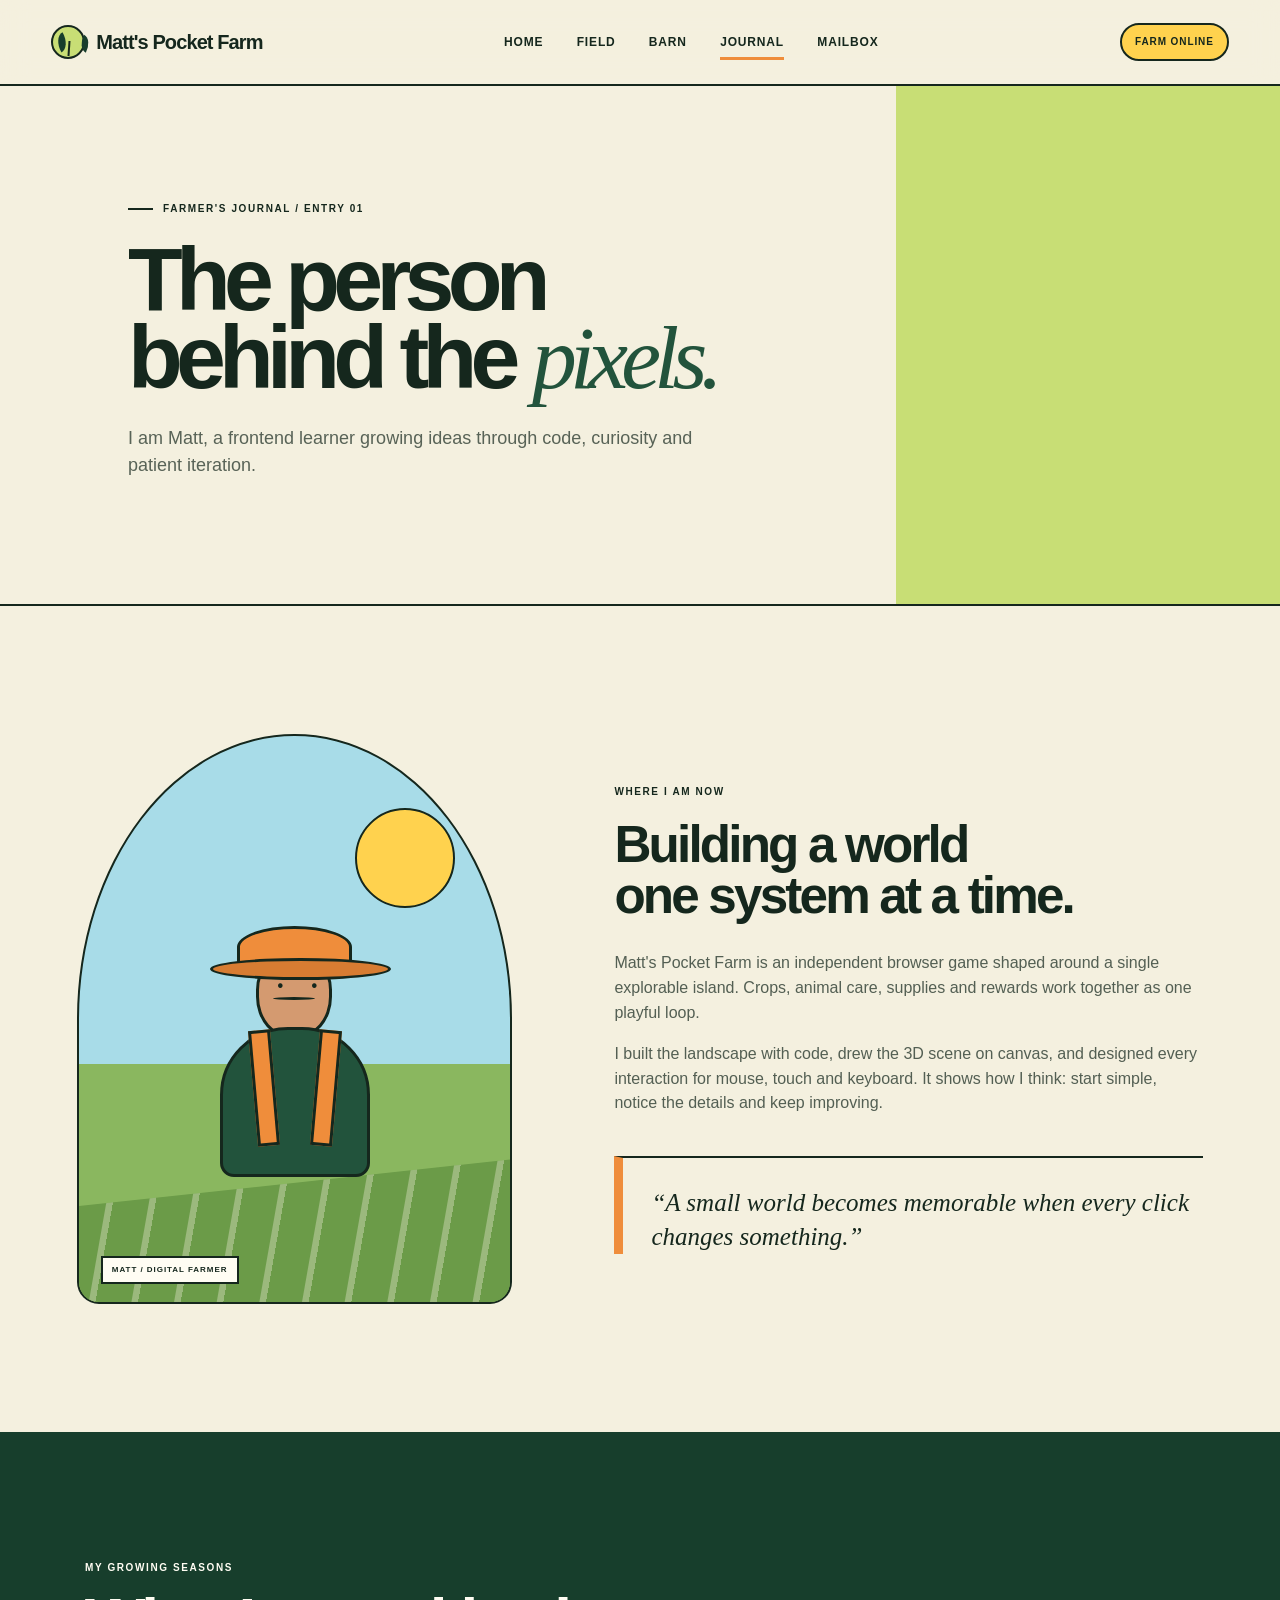
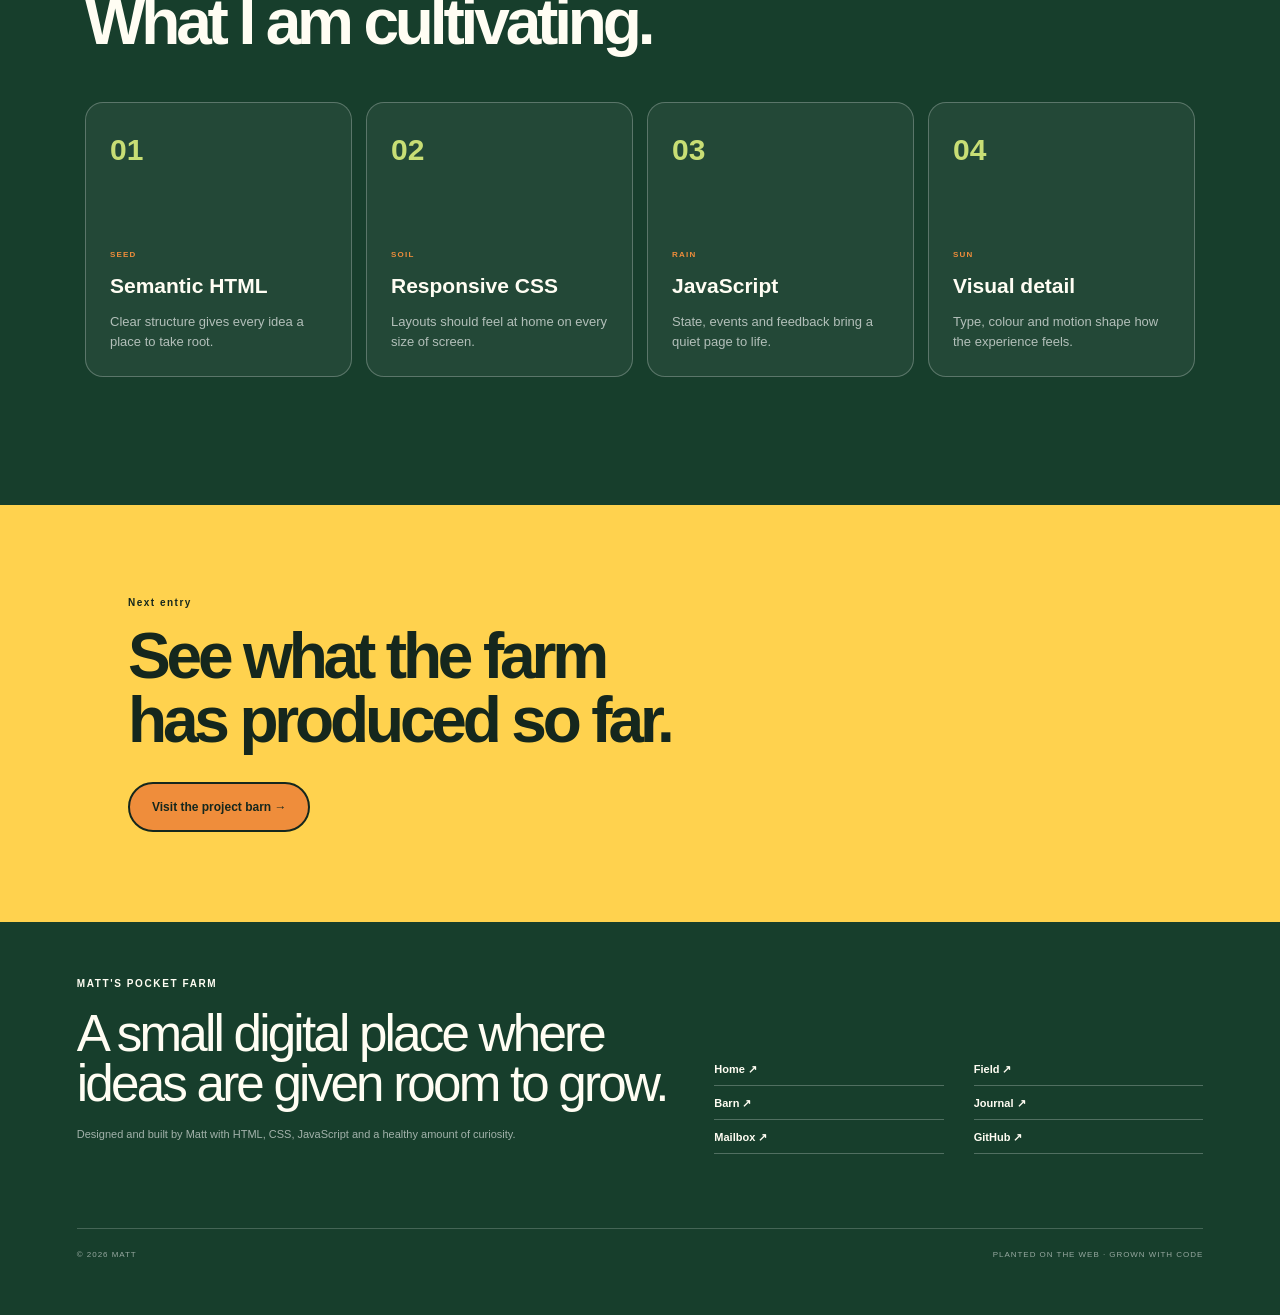
==== commit 1eb5ab34: "Turn pocket farm into standalone economy game" ====
--- a/about.html
+++ b/about.html
@@ -4,7 +4,7 @@
   <section class="page-hero journal-hero"><p class="kicker"><span></span> FARMER'S JOURNAL / ENTRY 01</p><h1>The person<br>behind the <em>pixels.</em></h1><p>I am Matt, a frontend learner growing ideas through code, curiosity and patient iteration.</p></section>
   <section class="section journal-grid">
     <div class="portrait-field" aria-label="A stylised field portrait of Matt"><div class="sun-disc"></div><div class="portrait-person"><span class="hat"></span><span class="head"></span><span class="body"></span></div><span class="portrait-label">MATT / DIGITAL FARMER</span></div>
-    <article class="journal-entry"><p class="section-number">WHERE I AM NOW</p><h2>Learning by planting<br>one idea at a time.</h2><p>I began with a small learning website: four pages, shared navigation, a collection of quotes and a few browser games. It taught me that a website becomes interesting when structure, visual rhythm and interaction work together.</p><p>This pocket farm is the next crop. I built the landscape with code, drew the 3D scene on canvas, and turned the fields into a small game. It is a personal website, but it also shows how I think: start simple, notice the details and keep improving.</p><blockquote>“A project does not need to begin big. It only needs somewhere to grow.”</blockquote></article>
+    <article class="journal-entry"><p class="section-number">WHERE I AM NOW</p><h2>Building a world<br>one system at a time.</h2><p>Matt's Pocket Farm is an independent browser game shaped around a single explorable island. Crops, animal care, supplies and rewards work together as one playful loop.</p><p>I built the landscape with code, drew the 3D scene on canvas, and designed every interaction for mouse, touch and keyboard. It shows how I think: start simple, notice the details and keep improving.</p><blockquote>“A small world becomes memorable when every click changes something.”</blockquote></article>
   </section>
   <section class="section seasons"><div class="section-heading"><div><p class="section-number">MY GROWING SEASONS</p><h2>What I am cultivating.</h2></div></div><div class="season-cards"><article><b>01</b><span>SEED</span><h3>Semantic HTML</h3><p>Clear structure gives every idea a place to take root.</p></article><article><b>02</b><span>SOIL</span><h3>Responsive CSS</h3><p>Layouts should feel at home on every size of screen.</p></article><article><b>03</b><span>RAIN</span><h3>JavaScript</h3><p>State, events and feedback bring a quiet page to life.</p></article><article><b>04</b><span>SUN</span><h3>Visual detail</h3><p>Type, colour and motion shape how the experience feels.</p></article></div></section>
   <section class="note-cta"><p>Next entry</p><h2>See what the farm<br>has produced so far.</h2><a class="btn btn-primary" href="work.html">Visit the project barn →</a></section>
--- a/css/style.css
+++ b/css/style.css
@@ -367,6 +367,7 @@
 .panel-article { clear: both; padding: 12px 35px 40px; }.panel-kicker { margin-bottom: 16px; color: var(--orange); font-size: 8px; font-weight: 900; letter-spacing: .15em; }.panel-article h2 { margin-bottom: 20px; font-size: clamp(40px,4.3vw,60px); line-height:.92; letter-spacing:-.06em }.panel-article > p:not(.panel-kicker):not(.field-instruction) { color:rgba(21,39,29,.7); font-size:13px }.panel-article blockquote{margin:28px 0;padding:18px 0 0 20px;border-top:2px solid var(--ink);border-left:7px solid var(--orange);font:italic 20px/1.3 Georgia,serif}.skill-row{display:flex;flex-wrap:wrap;gap:6px;margin:24px 0}.skill-row span{padding:6px 9px;border:1px solid var(--ink);border-radius:999px;font-size:8px;font-weight:900}.panel-link{display:inline-block;margin-top:24px;padding-bottom:4px;border-bottom:2px solid var(--ink);font-size:10px;font-weight:900}.panel-link:hover{color:var(--orange)}
 .panel-projects{display:grid;gap:9px}.panel-projects a,.panel-projects button{position:relative;padding:15px 40px 15px 15px;display:grid;gap:3px;border:2px solid var(--ink);border-radius:13px;background:var(--cream);text-align:left;cursor:pointer}.panel-projects a:hover,.panel-projects button:hover{background:var(--lime)}.panel-projects span{color:var(--orange);font-size:7px;font-weight:900;letter-spacing:.12em}.panel-projects b{font-size:14px}.panel-projects small{color:rgba(21,39,29,.6);font-size:8px}.panel-projects i{position:absolute;right:14px;top:35%;font-style:normal;font-size:20px}
 .field-instruction{padding:10px 12px;border:2px solid var(--ink);border-radius:10px;background:var(--sun);font-size:10px;font-weight:800}.world-seeds{display:grid;grid-template-columns:repeat(3,1fr);gap:7px;margin:14px 0}.world-seeds button{padding:9px 4px;display:grid;justify-items:center;gap:4px;border:2px solid var(--ink);border-radius:10px;background:var(--cream);font-size:22px;cursor:pointer}.world-seeds button[aria-pressed="true"]{background:var(--lime);box-shadow:3px 4px 0 var(--ink)}.world-seeds span{font-size:7px;font-weight:900}.world-plots{display:grid;grid-template-columns:1fr 1fr;gap:10px}.world-plot{min-height:100px;padding:10px;border:2px solid var(--ink);border-radius:12px;background:repeating-linear-gradient(90deg,#925535 0 12px,#ad693f 12px 24px);box-shadow:0 7px 0 #663c29;cursor:pointer;color:white;text-shadow:1px 1px var(--ink);font-size:24px}.world-plot small{display:block;font-size:8px;font-weight:900;letter-spacing:.08em}.world-plot[data-state="ready"]{outline:5px solid var(--sun);animation:pulse 1.2s infinite}.mail-links{display:grid;margin-top:25px}.mail-links a{padding:17px 0;display:flex;justify-content:space-between;gap:15px;border-top:2px solid var(--ink)}.mail-links span{font-size:10px}.mail-links b{font-size:10px}
+.inventory-strip{display:flex;flex-wrap:wrap;gap:7px;margin:15px 0;padding:10px;border:2px solid var(--ink);border-radius:12px;background:var(--cream)}.inventory-strip span{min-width:54px;padding:6px 8px;border-radius:8px;background:white;font-size:11px}.inventory-strip.compact{margin:10px 0}.shop-grid{display:grid;grid-template-columns:1fr 1fr;gap:9px}.shop-grid button{display:grid;grid-template-columns:42px 1fr;grid-template-rows:auto auto;align-items:center;text-align:left;padding:10px;border:2px solid var(--ink);border-radius:12px;background:var(--lime);box-shadow:3px 4px 0 var(--ink);cursor:pointer}.shop-grid button:active{transform:translate(2px,3px);box-shadow:1px 1px 0 var(--ink)}.shop-grid button>span{grid-row:1/3;font-size:25px}.shop-grid b{font-size:9px}.shop-grid small{font-size:8px}.animal-cards{display:grid;gap:9px}.animal-card{position:relative;display:grid;grid-template-columns:48px 1fr auto;align-items:center;gap:9px;padding:10px 10px 18px;border:2px solid var(--ink);border-radius:13px;background:var(--cream);cursor:pointer;text-align:left;overflow:hidden}.animal-card[data-state="happy"]{background:#fff0a8}.animal-card[data-state="ready"]{background:var(--lime);box-shadow:3px 4px 0 var(--ink)}.animal-face{font-size:31px}.animal-card b,.animal-card small{display:block}.animal-card b{font-size:12px}.animal-card small{font-size:8px}.animal-card i{font-style:normal;font-size:8px;font-weight:900}.care-meter{position:absolute;left:9px;right:9px;bottom:7px;height:5px;border:1px solid var(--ink);border-radius:10px;background:white;overflow:hidden}.care-meter u{display:block;height:100%;background:var(--orange);transition:width .25s ease}.animal-guide{display:flex;align-items:center;justify-content:center;flex-wrap:wrap;gap:7px;margin:14px 0 7px;font-size:8px;font-weight:900}.game-credit{padding-top:10px;border-top:1px solid rgba(23,41,31,.25);font-size:8px;text-align:center}.animal-icon,.pond-icon{display:grid;place-items:center;background:var(--lime);font-size:18px}.pond-icon{background:var(--sky)}.pond-game{position:relative;width:100%;min-height:190px;display:grid;place-items:center;gap:2px;overflow:hidden;border:2px solid var(--ink);border-radius:18px;background:linear-gradient(#75cce0,#3a9fbd);cursor:pointer;color:var(--ink)}.pond-game .pond-fish{z-index:2;font-size:48px}.pond-game b,.pond-game small{z-index:2}.pond-game b{font-size:14px}.pond-game small{font-size:8px}.pond-water{position:absolute;left:-10%;right:-10%;bottom:-28px;height:70px;border-radius:50%;background:rgba(255,255,255,.25);box-shadow:0 -18px 0 rgba(255,255,255,.16)}.pond-game[data-state="ready"]{outline:5px solid var(--sun);animation:pulse 1.2s infinite}
 .world-toast { position:absolute; z-index:30; left:50%; bottom:118px; max-width:340px; padding:10px 15px; border:2px solid var(--ink); border-radius:999px; background:var(--sun); font-size:9px; font-weight:900; transform:translate(-50%,20px); opacity:0; pointer-events:none; transition:.25s ease }.world-toast.is-visible{opacity:1;transform:translate(-50%,0)}
 
 @media (max-width: 900px) {
